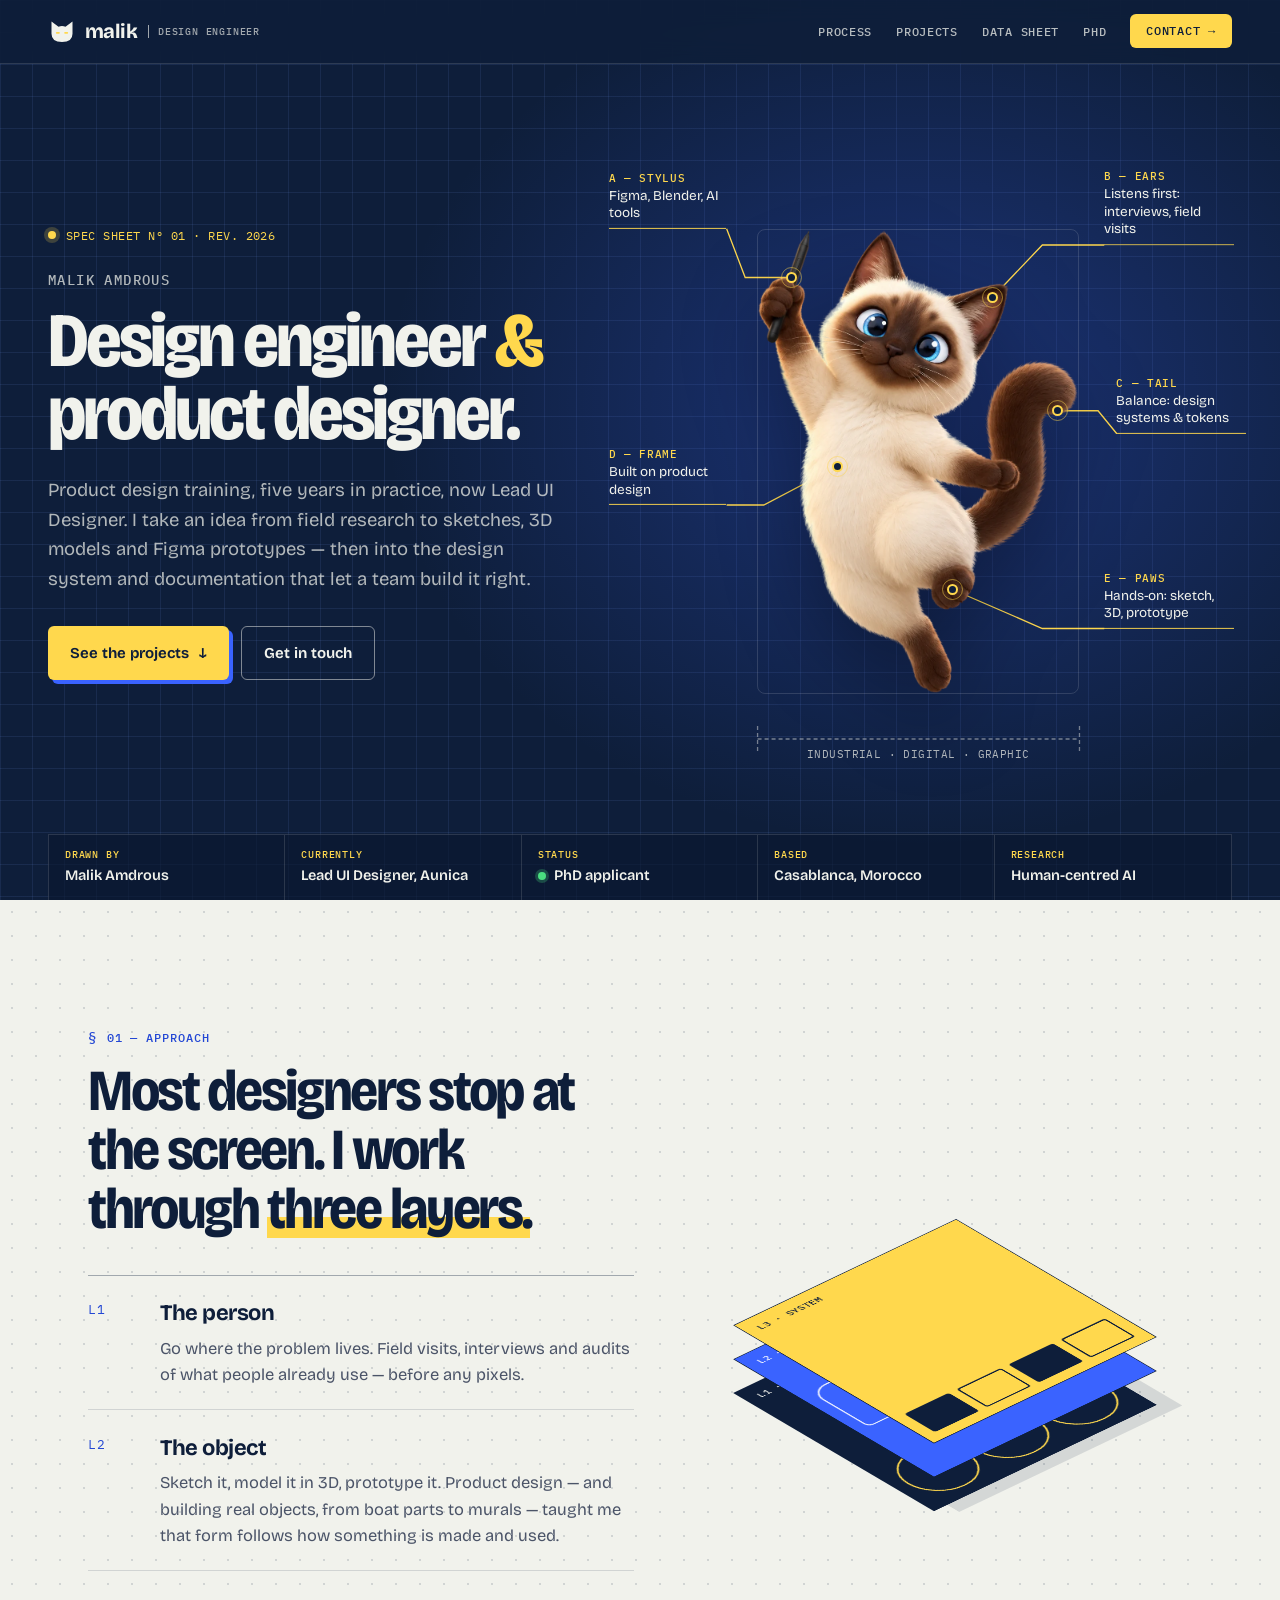
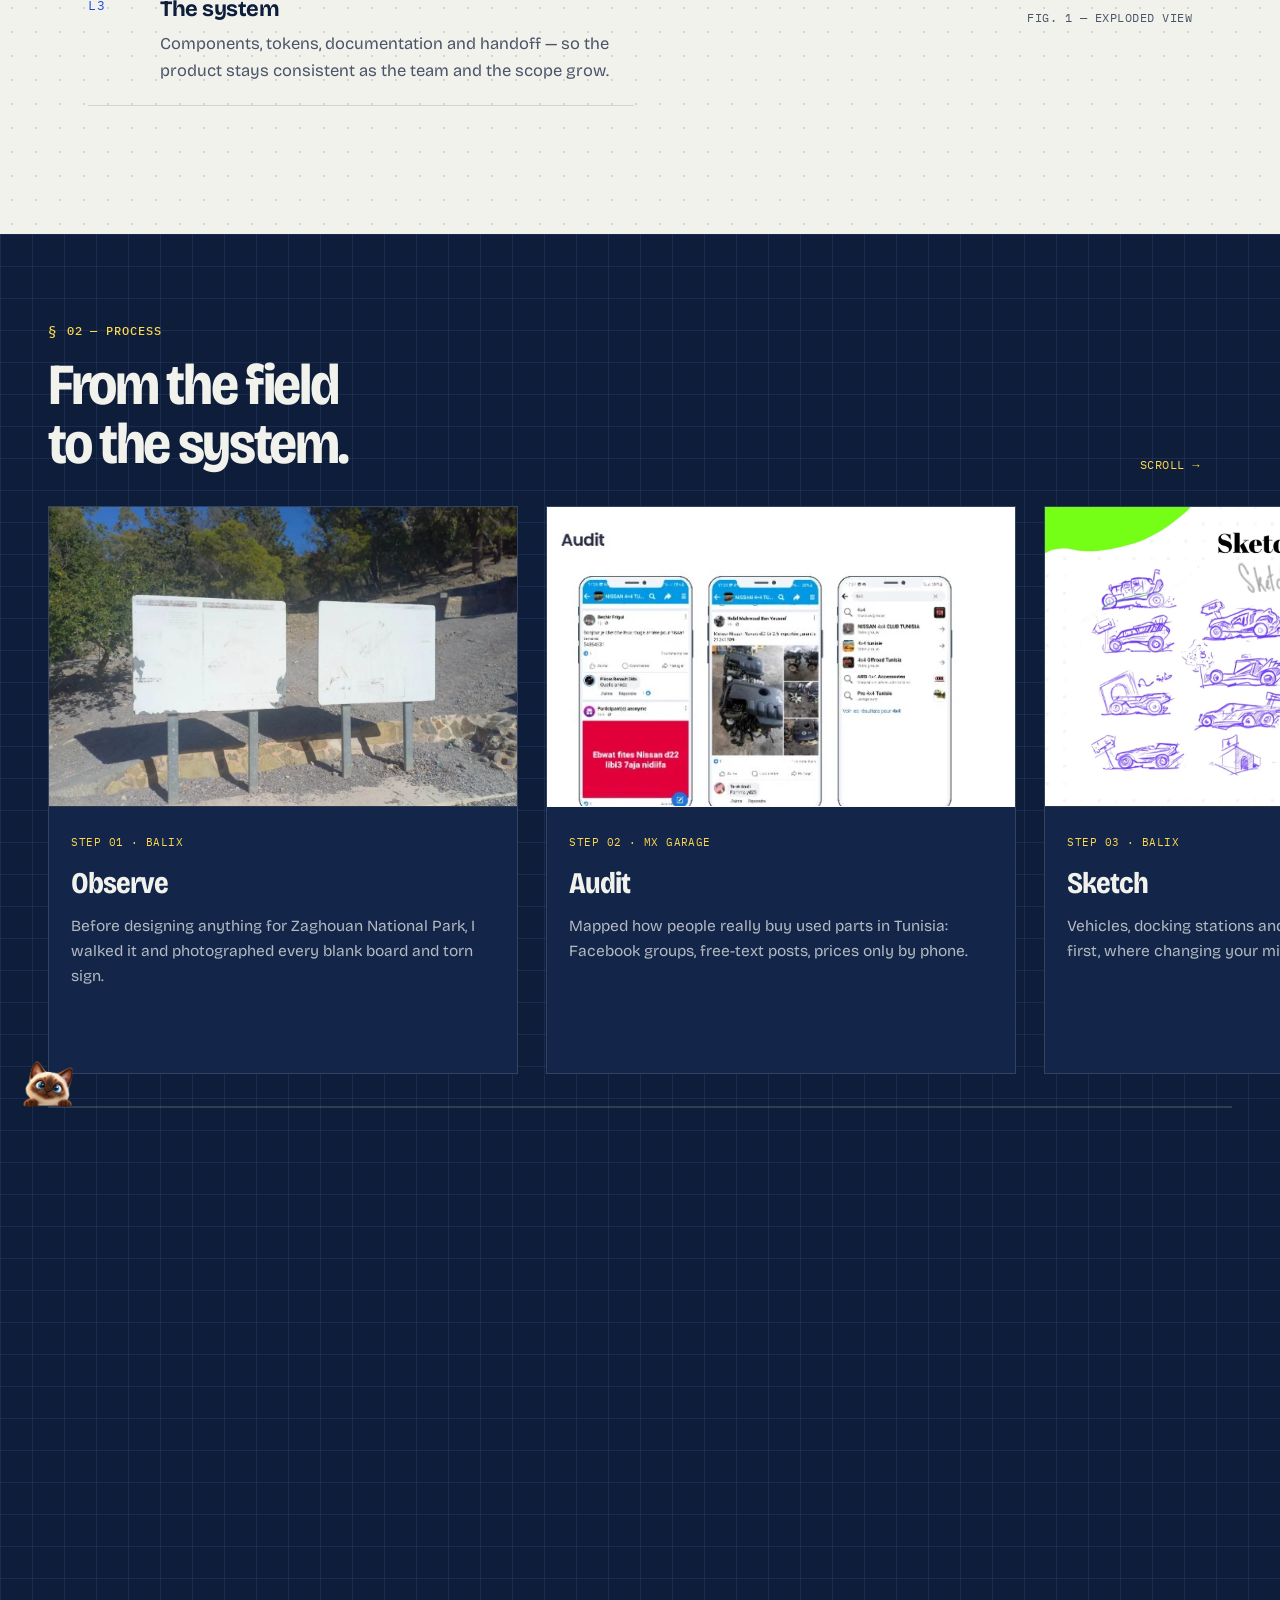
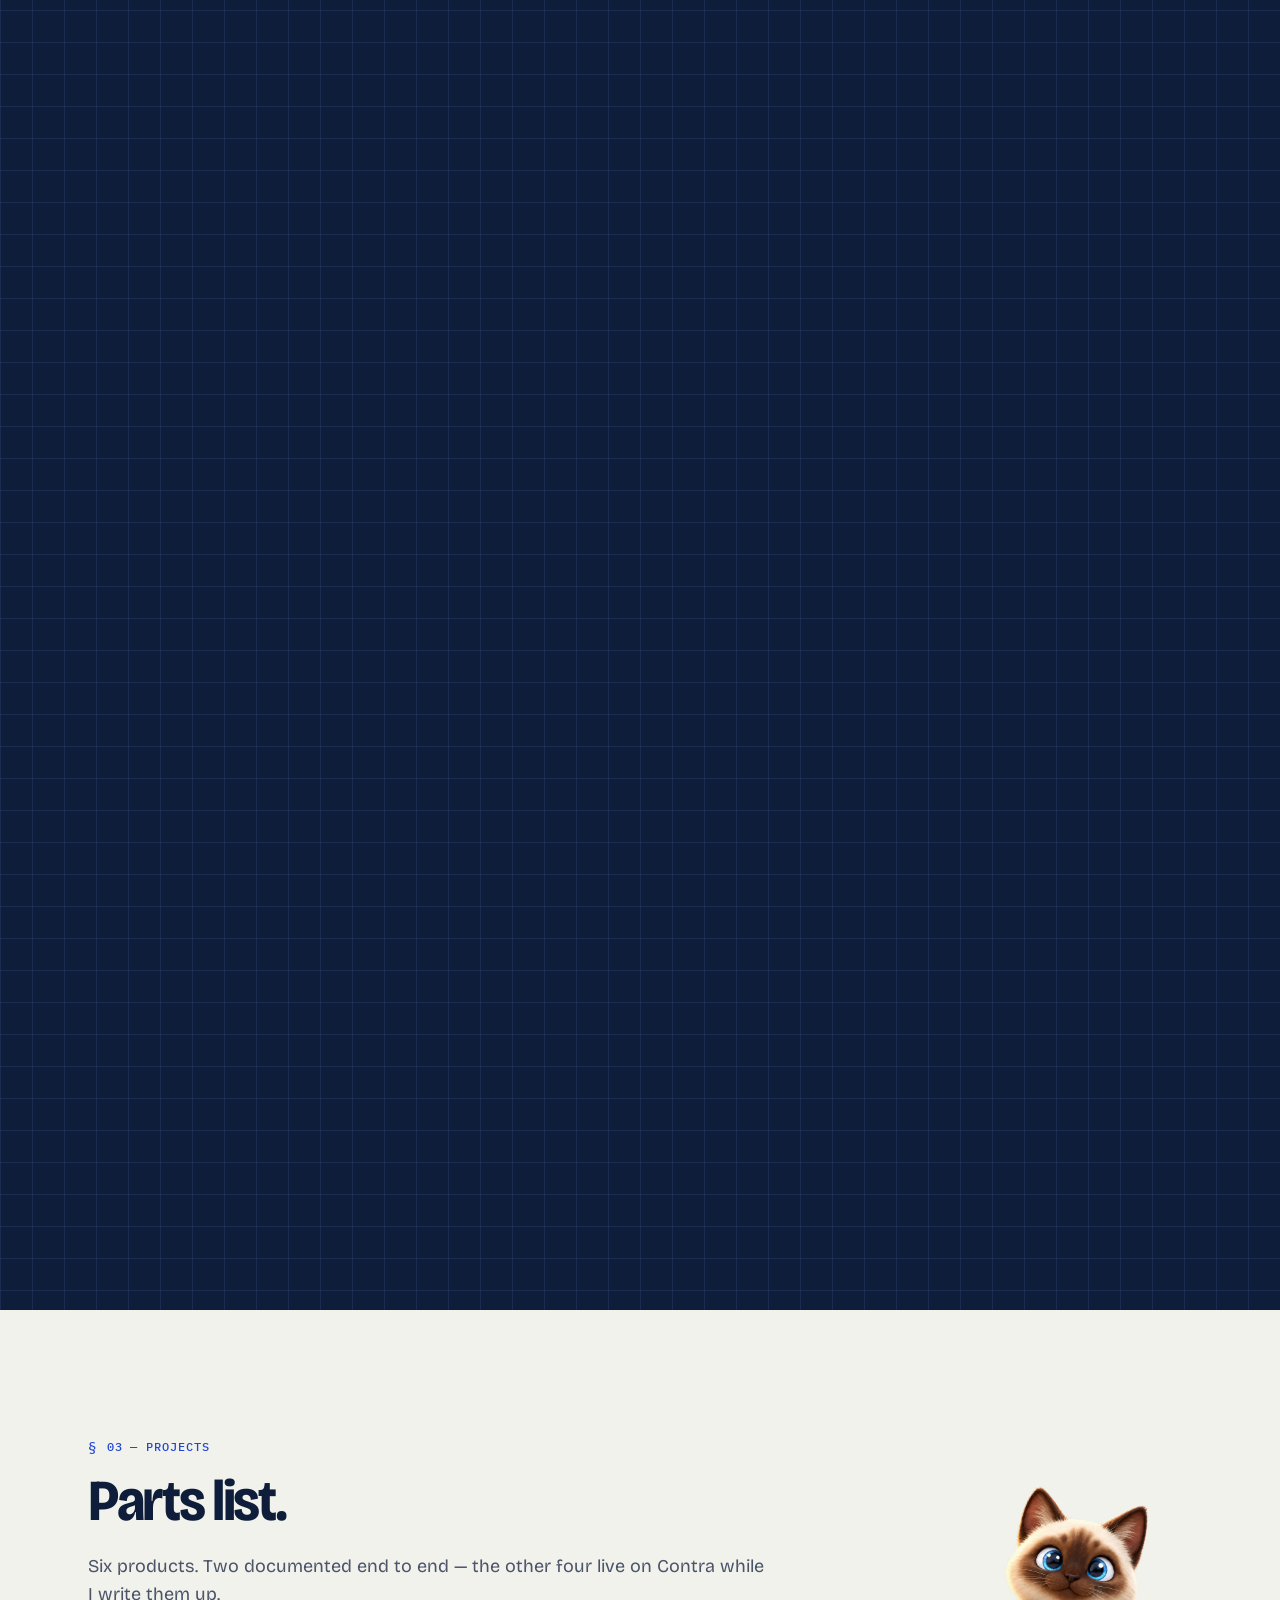
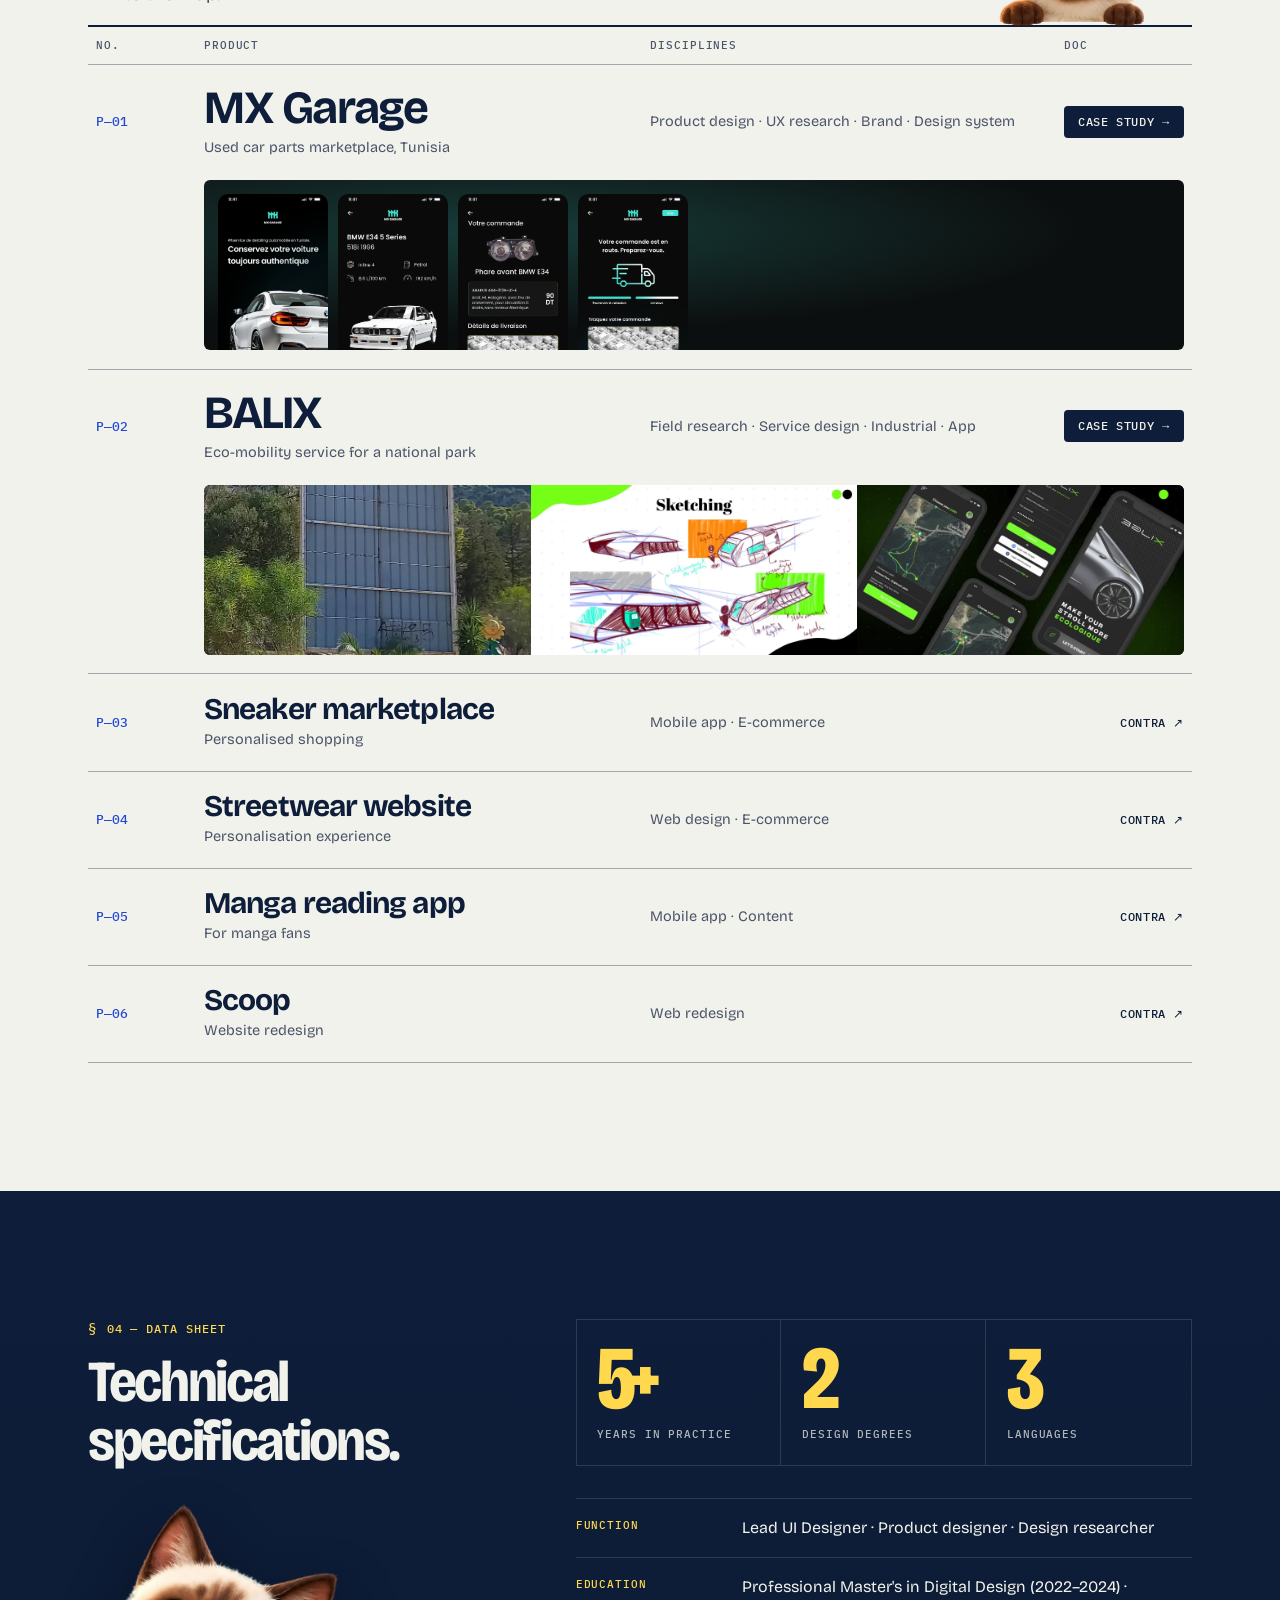
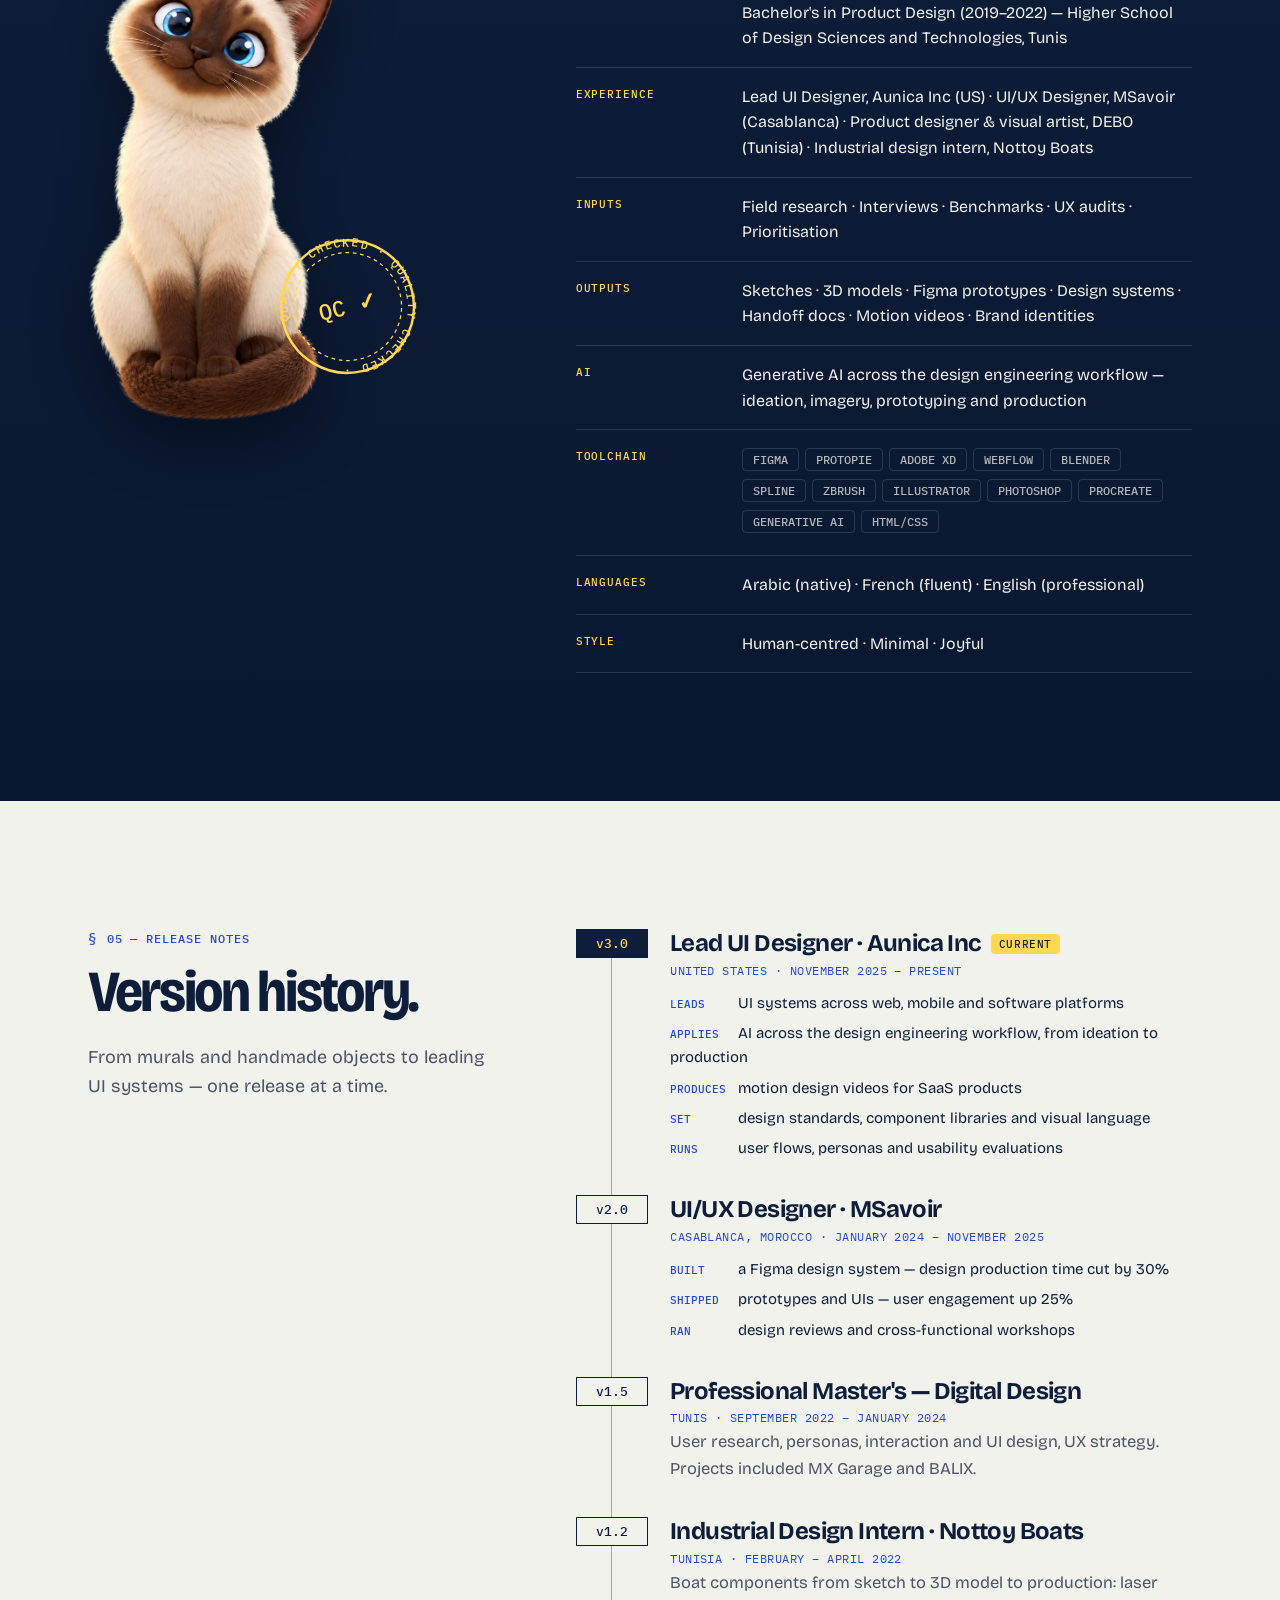
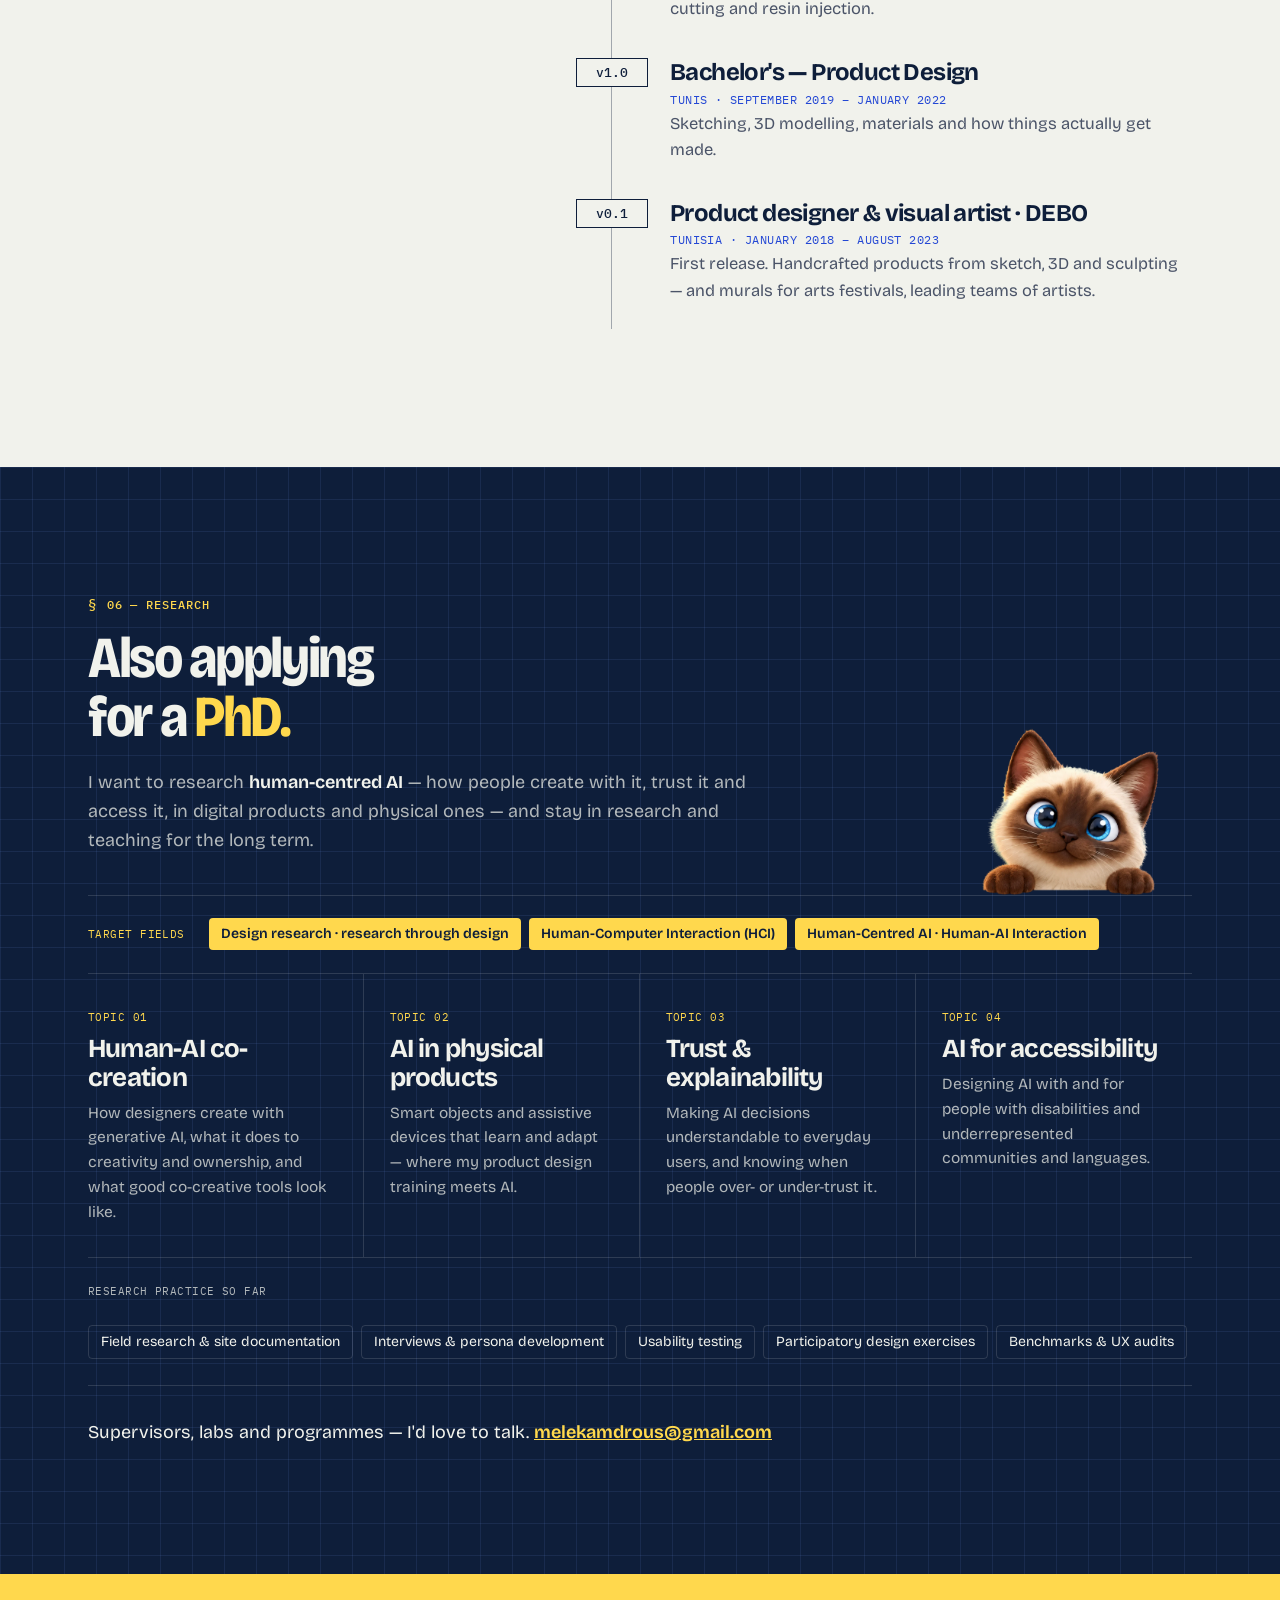
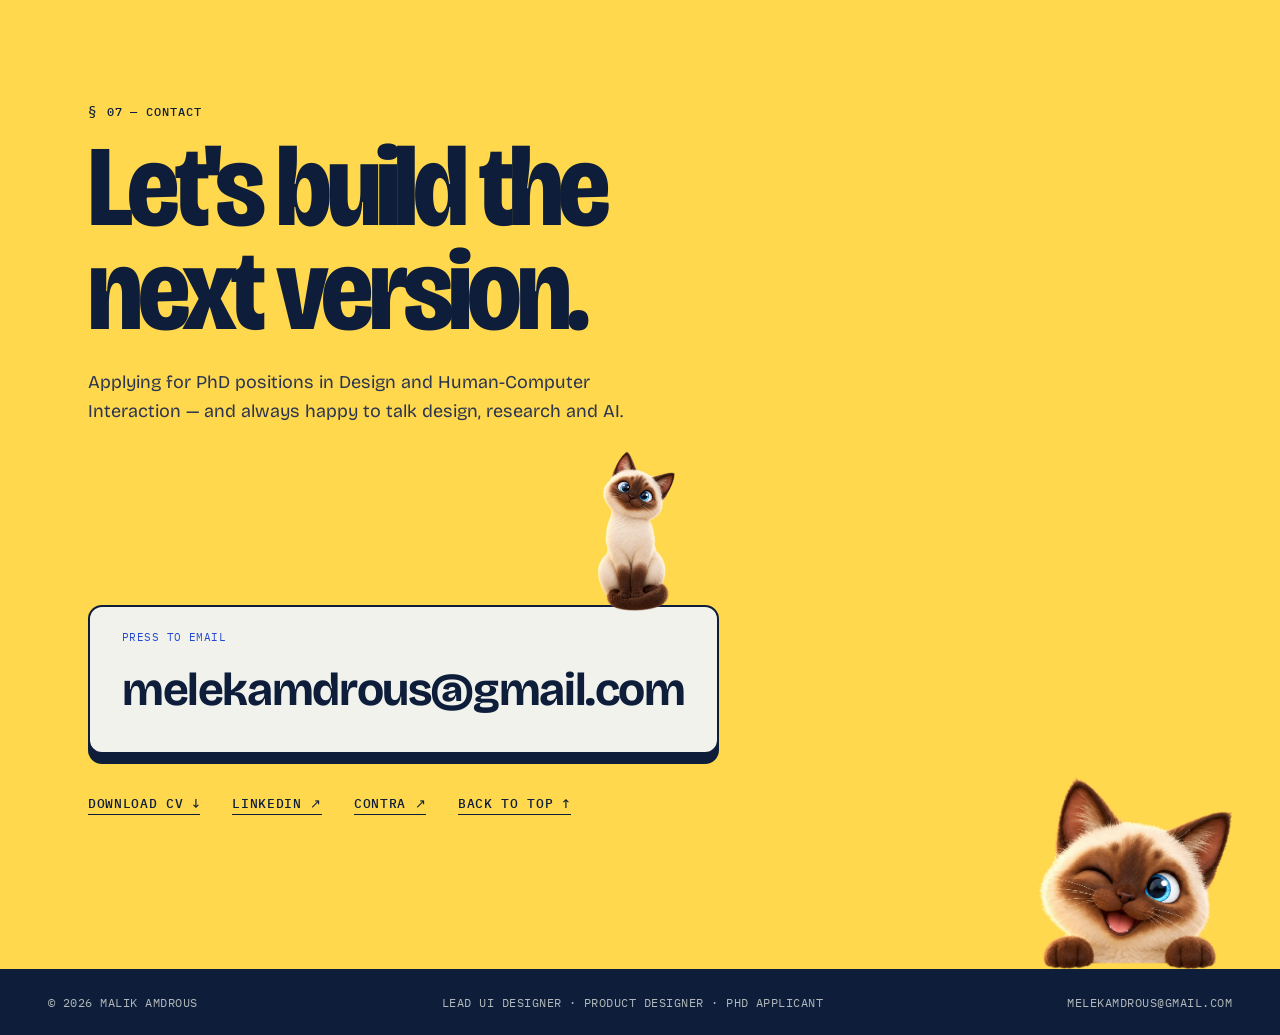
==== index.html @ 7aa3f265 "Portfolio site: spec-sheet design, MX Garage and BALIX case studies, CV Co-Authored-By: Claude Opus " ====
<!DOCTYPE html>
<html lang="en-GB">
<head>
<meta charset="UTF-8">
<meta name="viewport" content="width=device-width, initial-scale=1.0">
<title>Malik Amdrous — Design Engineer &amp; Product Designer</title>
<meta name="description" content="Malik Amdrous is a Lead UI Designer and product designer with a design-engineering approach: field research, sketching, 3D, Figma prototypes, design systems, motion and AI-assisted workflows. Applying for PhD positions in Design and HCI.">
<meta property="og:title" content="Malik Amdrous — Design Engineer &amp; Product Designer">
<meta property="og:description" content="From field research to sketches, 3D, prototypes and the design system that ships it.">
<meta property="og:image" content="images/og.jpg">
<link rel="icon" href="favicon.svg" type="image/svg+xml">
<link rel="preload" href="fonts/bricolage.woff2" as="font" type="font/woff2" crossorigin>
<link rel="preload" href="fonts/plex-mono-500.woff2" as="font" type="font/woff2" crossorigin>
<link rel="stylesheet" href="styles.css">
<link rel="stylesheet" href="home.css">
<script>
  document.documentElement.classList.add('js');
  if (window.matchMedia('(prefers-reduced-motion: reduce)').matches) document.documentElement.classList.add('rm');
</script>
</head>
<body class="home">
<a class="skip" href="#approach">Skip to content</a>

<nav class="nav dark hnav" aria-label="Main">
  <a href="#top" class="logo"><svg viewBox="0 0 64 64" aria-hidden="true"><path class="lc-head" d="M8 10 L24 22 Q32 19.5 40 22 L56 10 L56 38 Q56 57 32 57 Q8 57 8 38 Z"/><rect class="lc-eye" x="18" y="34" width="9" height="4" rx="2"/><rect class="lc-eye" x="37" y="34" width="9" height="4" rx="2"/></svg>malik<small>Design engineer</small></a>
  <div class="nav-links">
    <a href="#process">Process</a>
    <a href="#projects">Projects</a>
    <a href="#data">Data sheet</a>
    <a href="#research">PhD</a>
    <a href="#contact" class="btn-pill">Contact →</a>
  </div>
</nav>

<main>

<!-- ================= HERO / SPEC SHEET ================= -->
<header class="hero blueprint on-dark" id="top" data-nav="dark">
  <div class="hero-inner">
    <div class="hero-copy">
      <p class="mono hero-ref"><span class="dot"></span>Spec sheet Nº 01 · Rev. 2026</p>
      <h1>
        <span class="h1-name">Malik Amdrous</span>
        Design engineer <em>&amp;</em> product designer.
      </h1>
      <p class="hero-sub">Product design training, five years in practice, now Lead UI Designer. I take an idea from field research to sketches, 3D models and Figma prototypes — then into the design system and documentation that let a team build it right.</p>
      <div class="hero-actions">
        <a href="#projects" class="btn btn-butter">See the projects <span aria-hidden="true">↓</span></a>
        <a href="#contact" class="btn btn-line">Get in touch</a>
      </div>
    </div>

    <figure class="drawing" aria-label="Annotated drawing of Malik's mascot, a Siamese cat, labelled with his skills">
      <svg class="leaders" viewBox="0 0 100 100" preserveAspectRatio="none" aria-hidden="true">
        <g class="dims">
          <line x1="24" y1="94" x2="76" y2="94"/><line x1="24" y1="92" x2="24" y2="96"/><line x1="76" y1="92" x2="76" y2="96"/>
        </g>
        <polyline class="ld" points="29.5,23 22,23 19,15.5"/>
        <polyline class="ld" points="62,26 70,18 80,18"/>
        <polyline class="ld" points="72.5,43.5 79,43.5 82,47"/>
        <polyline class="ld" points="37,52 25,58 19,58"/>
        <polyline class="ld" points="55.5,71 70,77 80,77"/>
      </svg>
      <span class="pin" style="left:29.5%;top:23%"></span>
      <span class="pin" style="left:62%;top:26%"></span>
      <span class="pin" style="left:72.5%;top:43.5%"></span>
      <span class="pin" style="left:37%;top:52%"></span>
      <span class="pin" style="left:55.5%;top:71%"></span>
      <img class="hero-cat" src="images/cat/cat-jump.webp" alt="" width="799" height="1157" fetchpriority="high">
      <ul class="callouts">
        <li class="co l" style="--x:0%;--y:15.5%"><b>A — Stylus</b><span>Figma, Blender, AI tools</span></li>
        <li class="co r" style="--x:80%;--y:18%"><b>B — Ears</b><span>Listens first: interviews, field visits</span></li>
        <li class="co r" style="--x:82%;--y:47%"><b>C — Tail</b><span>Balance: design systems &amp; tokens</span></li>
        <li class="co l" style="--x:0%;--y:58%"><b>D — Frame</b><span>Built on product design</span></li>
        <li class="co r" style="--x:80%;--y:77%"><b>E — Paws</b><span>Hands-on: sketch, 3D, prototype</span></li>
      </ul>
      <span class="dim-h mono" aria-hidden="true">Industrial · Digital · Graphic</span>
    </figure>
  </div>

  <dl class="titleblock">
    <div><dt>Drawn by</dt><dd>Malik Amdrous</dd></div>
    <div><dt>Currently</dt><dd>Lead UI Designer, Aunica</dd></div>
    <div><dt>Status</dt><dd><span class="live"></span>PhD applicant</dd></div>
    <div><dt>Based</dt><dd>Casablanca, Morocco</dd></div>
    <div><dt>Research</dt><dd>Human-centred AI</dd></div>
  </dl>
</header>

<!-- ================= APPROACH / EXPLODED VIEW ================= -->
<section class="approach" id="approach" data-nav="light">
  <div class="wrap approach-grid">
    <div class="approach-copy">
      <p class="eyebrow">01 — Approach</p>
      <h2 class="h2 reveal">Most designers stop at the screen. I work through <span class="hl">three layers.</span></h2>
      <ol class="layers-list">
        <li class="reveal"><span class="mono">L1</span><div><h3>The person</h3><p>Go where the problem lives. Field visits, interviews and audits of what people already use — before any pixels.</p></div></li>
        <li class="reveal"><span class="mono">L2</span><div><h3>The object</h3><p>Sketch it, model it in 3D, prototype it. Product design — and building real objects, from boat parts to murals — taught me that form follows how something is made and used.</p></div></li>
        <li class="reveal"><span class="mono">L3</span><div><h3>The system</h3><p>Components, tokens, documentation and handoff — so the product stays consistent as the team and the scope grow.</p></div></li>
      </ol>
    </div>
    <div class="explode" aria-hidden="true">
      <div class="iso">
        <div class="plate p1"><span>L1 · Person</span><i></i><i></i><i></i></div>
        <div class="plate p2"><span>L2 · Object</span><i></i><i></i></div>
        <div class="plate p3"><span>L3 · System</span><i></i><i></i><i></i><i></i></div>
      </div>
      <p class="mono explode-note">Fig. 1 — Exploded view</p>
    </div>
  </div>
</section>

<!-- ================= PROCESS / HORIZONTAL ================= -->
<section class="process blueprint on-dark" id="process" data-nav="dark" aria-label="Process">
  <div class="process-stage">
    <div class="process-head wrap">
      <p class="eyebrow">02 — Process</p>
      <h2 class="h2">From the field<br>to the system.</h2>
      <p class="mono process-hint">Scroll →</p>
    </div>
    <div class="track-wrap">
      <ol class="track">
        <li class="panel">
          <div class="panel-img"><img src="images/balix/field-blank-boards.webp" alt="Two faded, blank information boards in Zaghouan National Park" loading="lazy"></div>
          <div class="panel-txt"><span class="mono">Step 01 · BALIX</span><h3>Observe</h3><p>Before designing anything for Zaghouan National Park, I walked it and photographed every blank board and torn sign.</p></div>
        </li>
        <li class="panel">
          <div class="panel-img contain"><img src="images/mx/research-audit.webp" alt="Grid of Facebook group posts selling used car parts" loading="lazy"></div>
          <div class="panel-txt"><span class="mono">Step 02 · MX Garage</span><h3>Audit</h3><p>Mapped how people really buy used parts in Tunisia: Facebook groups, free-text posts, prices only by phone.</p></div>
        </li>
        <li class="panel">
          <div class="panel-img"><img src="images/balix/sketch-vehicles.webp" alt="Hand sketches of off-road eco-vehicles" loading="lazy"></div>
          <div class="panel-txt"><span class="mono">Step 03 · BALIX</span><h3>Sketch</h3><p>Vehicles, docking stations and terrain — explored by hand first, where changing your mind is cheap.</p></div>
        </li>
        <li class="panel">
          <div class="panel-img"><img src="images/balix/ideation.webp" alt="3D model of the park in three stages: today, six months, five years" loading="lazy"></div>
          <div class="panel-txt"><span class="mono">Step 04 · BALIX</span><h3>Model</h3><p>Built the park in Blender in three phases — today, six months, five years — to make the rollout realistic.</p></div>
        </li>
        <li class="panel">
          <div class="panel-img phones3"><img src="images/mx/home-light.webp" alt="MX Garage home screen" loading="lazy"><img src="images/mx/parts-rear-light.webp" alt="MX Garage parts screen" loading="lazy"><img src="images/mx/processing-dark.webp" alt="MX Garage order tracking screen" loading="lazy"></div>
          <div class="panel-txt"><span class="mono">Step 05 · MX Garage</span><h3>Specify</h3><p>Two complete themes and 20+ screens, with components built alongside — tested with users, then documented.</p></div>
        </li>
        <li class="panel panel-end">
          <img class="end-cat" src="images/cat/cat-peek-focused.webp" alt="" loading="lazy">
          <div class="panel-txt"><span class="mono">Step 06 · In-house</span><h3>Ship &amp; document</h3><p>In product teams: a Figma design system that cut design production time by 30%, component libraries, prototypes and reviews with product and engineering.</p></div>
        </li>
      </ol>
    </div>
    <div class="process-bar" aria-hidden="true"><div class="bar-fill"></div><img class="bar-cat" src="images/cat/cat-peek-curious.webp" alt=""></div>
  </div>
</section>

<!-- ================= PROJECTS INDEX ================= -->
<section class="projects" id="projects" data-nav="light">
  <div class="wrap">
    <div class="projects-head">
      <div>
        <p class="eyebrow">03 — Projects</p>
        <h2 class="h2">Parts list.</h2>
        <p class="lead">Six products. Two documented end to end — the other four live on Contra while I write them up.</p>
      </div>
      <img class="peek-over" src="images/cat/cat-peek-curious.webp" alt="" loading="lazy">
    </div>

    <div class="index" role="list">
      <div class="index-row index-labels" aria-hidden="true"><span>No.</span><span>Product</span><span>Disciplines</span><span>Doc</span></div>

      <a href="mx-garage.html" class="index-row feat" role="listitem" >
        <span class="no">P—01</span>
        <span class="name"><strong>MX Garage</strong><em>Used car parts marketplace, Tunisia</em></span>
        <span class="disc">Product design · UX research · Brand · Design system</span>
        <span class="doc">Case study →</span>
        <span class="strip mx"><img src="images/mx/home-dark.webp" alt="" loading="lazy"><img src="images/mx/parts-front-dark.webp" alt="" loading="lazy"><img src="images/mx/order-dark.webp" alt="" loading="lazy"><img src="images/mx/delivery-dark.webp" alt="" loading="lazy"></span>
      </a>
      <a href="balix.html" class="index-row feat" role="listitem" >
        <span class="no">P—02</span>
        <span class="name"><strong>BALIX</strong><em>Eco-mobility service for a national park</em></span>
        <span class="disc">Field research · Service design · Industrial · App</span>
        <span class="doc">Case study →</span>
        <span class="strip bx"><img src="images/balix/field-billboard.webp" alt="" loading="lazy"><img src="images/balix/sketch-capsules.webp" alt="" loading="lazy"><img src="images/balix/app.webp" alt="" loading="lazy"></span>
      </a>
      <a href="https://contra.com/p/gNePWgsA-mobile-app-marketplace-personalized-sneaker-marketplace" target="_blank" rel="noopener" class="index-row" role="listitem">
        <span class="no">P—03</span><span class="name"><strong>Sneaker marketplace</strong><em>Personalised shopping</em></span><span class="disc">Mobile app · E-commerce</span><span class="doc">Contra ↗</span>
      </a>
      <a href="https://contra.com/p/lmoENRUB-web-design-personalize-your-streetwear-experience" target="_blank" rel="noopener" class="index-row" role="listitem">
        <span class="no">P—04</span><span class="name"><strong>Streetwear website</strong><em>Personalisation experience</em></span><span class="disc">Web design · E-commerce</span><span class="doc">Contra ↗</span>
      </a>
      <a href="https://contra.com/p/W6UXQqXv-mobile-app-solution-for-the-manga-lovers" target="_blank" rel="noopener" class="index-row" role="listitem">
        <span class="no">P—05</span><span class="name"><strong>Manga reading app</strong><em>For manga fans</em></span><span class="disc">Mobile app · Content</span><span class="doc">Contra ↗</span>
      </a>
      <a href="https://contra.com/p/o2qmQrUU-scoop-site-re-design" target="_blank" rel="noopener" class="index-row" role="listitem">
        <span class="no">P—06</span><span class="name"><strong>Scoop</strong><em>Website redesign</em></span><span class="disc">Web redesign</span><span class="doc">Contra ↗</span>
      </a>
    </div>
  </div>
</section>

<!-- ================= DATA SHEET ================= -->
<section class="data on-dark" id="data" data-nav="dark">
  <div class="wrap data-grid">
    <div class="data-side">
      <p class="eyebrow">04 — Data sheet</p>
      <h2 class="h2">Technical<br>specifications.</h2>
      <div class="qc reveal">
        <img src="images/cat/cat-sit.webp" alt="" loading="lazy">
        <svg class="stamp" viewBox="0 0 120 120" aria-hidden="true"><circle cx="60" cy="60" r="54"/><circle cx="60" cy="60" r="44"/><defs><path id="st" d="M60,60 m-49,0 a49,49 0 1,1 98,0 a49,49 0 1,1 -98,0"/></defs><text><textPath href="#st">QUALITY CHECKED · QUALITY CHECKED ·</textPath></text><text x="60" y="66" text-anchor="middle" class="ok">QC ✓</text></svg>
      </div>
    </div>
    <div>
      <div class="counters">
        <div><b data-count="5" data-suffix="+">5+</b><span>Years in practice</span></div>
        <div><b data-count="2">2</b><span>Design degrees</span></div>
        <div><b data-count="3">3</b><span>Languages</span></div>
      </div>
      <dl class="specs">
        <div><dt>Function</dt><dd>Lead UI Designer · Product designer · Design researcher</dd></div>
        <div><dt>Education</dt><dd>Professional Master's in Digital Design (2022–2024) · Bachelor's in Product Design (2019–2022) — Higher School of Design Sciences and Technologies, Tunis</dd></div>
        <div><dt>Experience</dt><dd>Lead UI Designer, Aunica Inc (US) · UI/UX Designer, MSavoir (Casablanca) · Product designer &amp; visual artist, DEBO (Tunisia) · Industrial design intern, Nottoy Boats</dd></div>
        <div><dt>Inputs</dt><dd>Field research · Interviews · Benchmarks · UX audits · Prioritisation</dd></div>
        <div><dt>Outputs</dt><dd>Sketches · 3D models · Figma prototypes · Design systems · Handoff docs · Motion videos · Brand identities</dd></div>
        <div><dt>AI</dt><dd>Generative AI across the design engineering workflow — ideation, imagery, prototyping and production</dd></div>
        <div><dt>Toolchain</dt><dd><span class="tag">Figma</span><span class="tag">Protopie</span><span class="tag">Adobe XD</span><span class="tag">Webflow</span><span class="tag">Blender</span><span class="tag">Spline</span><span class="tag">ZBrush</span><span class="tag">Illustrator</span><span class="tag">Photoshop</span><span class="tag">Procreate</span><span class="tag">Generative AI</span><span class="tag">HTML/CSS</span></dd></div>
        <div><dt>Languages</dt><dd>Arabic (native) · French (fluent) · English (professional)</dd></div>
        <div><dt>Style</dt><dd>Human-centred · Minimal · Joyful</dd></div>
      </dl>
    </div>
  </div>
</section>

<!-- ================= RELEASE NOTES ================= -->
<section class="log" id="log" data-nav="light">
  <div class="wrap log-grid">
    <div class="log-head">
      <p class="eyebrow">05 — Release notes</p>
      <h2 class="h2">Version history.</h2>
      <p class="lead">From murals and handmade objects to leading UI systems — one release at a time.</p>
    </div>
    <ol class="changelog">
      <li class="reveal"><span class="ver">v3.0</span><div><h3>Lead UI Designer · Aunica Inc <span class="badge">Current</span></h3><p class="when">United States · November 2025 – present</p><ul><li><b>Leads</b> UI systems across web, mobile and software platforms</li><li><b>Applies</b> AI across the design engineering workflow, from ideation to production</li><li><b>Produces</b> motion design videos for SaaS products</li><li><b>Set</b> design standards, component libraries and visual language</li><li><b>Runs</b> user flows, personas and usability evaluations</li></ul></div></li>
      <li class="reveal"><span class="ver">v2.0</span><div><h3>UI/UX Designer · MSavoir</h3><p class="when">Casablanca, Morocco · January 2024 – November 2025</p><ul><li><b>Built</b> a Figma design system — design production time cut by 30%</li><li><b>Shipped</b> prototypes and UIs — user engagement up 25%</li><li><b>Ran</b> design reviews and cross-functional workshops</li></ul></div></li>
      <li class="reveal"><span class="ver">v1.5</span><div><h3>Professional Master's — Digital Design</h3><p class="when">Tunis · September 2022 – January 2024</p><p>User research, personas, interaction and UI design, UX strategy. Projects included MX Garage and BALIX.</p></div></li>
      <li class="reveal"><span class="ver">v1.2</span><div><h3>Industrial Design Intern · Nottoy Boats</h3><p class="when">Tunisia · February – April 2022</p><p>Boat components from sketch to 3D model to production: laser cutting and resin injection.</p></div></li>
      <li class="reveal"><span class="ver">v1.0</span><div><h3>Bachelor's — Product Design</h3><p class="when">Tunis · September 2019 – January 2022</p><p>Sketching, 3D modelling, materials and how things actually get made.</p></div></li>
      <li class="reveal"><span class="ver">v0.1</span><div><h3>Product designer &amp; visual artist · DEBO</h3><p class="when">Tunisia · January 2018 – August 2023</p><p>First release. Handcrafted products from sketch, 3D and sculpting — and murals for arts festivals, leading teams of artists.</p></div></li>
    </ol>
  </div>
</section>

<!-- ================= RESEARCH / PHD ================= -->
<section class="research blueprint on-dark" id="research" data-nav="dark">
  <div class="wrap">
    <div class="research-top">
      <div>
        <p class="eyebrow">06 — Research</p>
        <h2 class="h2">Also applying<br>for a <span class="phd">PhD.</span></h2>
        <p class="lead">I want to research <strong>human-centred AI</strong> — how people create with it, trust it and access it, in digital products and physical ones — and stay in research and teaching for the long term.</p>
      </div>
      <img class="research-cat" src="images/cat/cat-peek-curious.webp" alt="" loading="lazy">
    </div>
    <div class="fields reveal">
      <p class="mono">Target fields</p>
      <ul><li>Design research · research through design</li><li>Human-Computer Interaction (HCI)</li><li>Human-Centred AI · Human-AI Interaction</li></ul>
    </div>
    <div class="rq four">
      <div class="reveal"><span class="mono">Topic 01</span><h3>Human-AI co-creation</h3><p>How designers create with generative AI, what it does to creativity and ownership, and what good co-creative tools look like.</p></div>
      <div class="reveal"><span class="mono">Topic 02</span><h3>AI in physical products</h3><p>Smart objects and assistive devices that learn and adapt — where my product design training meets AI.</p></div>
      <div class="reveal"><span class="mono">Topic 03</span><h3>Trust &amp; explainability</h3><p>Making AI decisions understandable to everyday users, and knowing when people over- or under-trust it.</p></div>
      <div class="reveal"><span class="mono">Topic 04</span><h3>AI for accessibility</h3><p>Designing AI with and for people with disabilities and underrepresented communities and languages.</p></div>
    </div>
    <div class="methods reveal">
      <p class="mono">Research practice so far</p>
      <ul><li>Field research &amp; site documentation</li><li>Interviews &amp; persona development</li><li>Usability testing</li><li>Participatory design exercises</li><li>Benchmarks &amp; UX audits</li></ul>
    </div>
    <p class="research-cta">Supervisors, labs and programmes — I'd love to talk. <a href="mailto:melekamdrous@gmail.com?subject=PhD">melekamdrous@gmail.com</a></p>
  </div>
</section>

<!-- ================= CONTACT ================= -->
<section class="contact" id="contact" data-nav="butter">
  <div class="wrap contact-inner">
    <p class="eyebrow">07 — Contact</p>
    <h2 class="contact-title">Let's build the<br>next version.</h2>
    <p class="contact-sub">Applying for PhD positions in Design and Human-Computer Interaction — and always happy to talk design, research and AI.</p>
    <div class="key-wrap">
      <img class="key-cat" src="images/cat/cat-sit.webp" alt="" loading="lazy">
      <a class="keycap" href="mailto:melekamdrous@gmail.com"><span class="mono">Press to email</span><b>melekamdrous@gmail.com</b></a>
    </div>
    <div class="contact-links">
      <a href="cv.pdf" target="_blank" rel="noopener">Download CV ↓</a>
      <a href="https://www.linkedin.com/in/mohamed-melek-amdrous/" target="_blank" rel="noopener">LinkedIn ↗</a>
      <a href="https://contra.com/malikamdrous" target="_blank" rel="noopener">Contra ↗</a>
      <a href="#top">Back to top ↑</a>
    </div>
  </div>
  <img class="wink" src="images/cat/cat-peek-ready.webp" alt="" loading="lazy">
</section>

</main>

<footer>
  <p>© 2026 Malik Amdrous</p>
  <p>Lead UI Designer · Product designer · PhD applicant</p>
  <a href="mailto:melekamdrous@gmail.com">melekamdrous@gmail.com</a>
</footer>

<script src="home.js" defer></script>
</body>
</html>
---- styles.css ----
/* =====================================================
   Malik Amdrous — "Spec sheet" design system
   ===================================================== */
@font-face { font-family: 'Bricolage'; src: url('fonts/bricolage.woff2') format('woff2'); font-weight: 200 800; font-stretch: 75% 100%; font-display: swap; }
@font-face { font-family: 'Plex Mono'; src: url('fonts/plex-mono-400.woff2') format('woff2'); font-weight: 400; font-display: swap; }
@font-face { font-family: 'Plex Mono'; src: url('fonts/plex-mono-500.woff2') format('woff2'); font-weight: 500 700; font-display: swap; }

*, *::before, *::after { box-sizing: border-box; margin: 0; padding: 0; }

:root {
  /* palette */
  --paper: #F1F2EC;
  --paper-2: #E6E8E0;
  --white: #FBFBF8;
  --navy: #0E1E3A;
  --navy-2: #13264A;
  --navy-3: #1B3260;
  --cobalt: #3A63FF;           /* fills, on navy */
  --cobalt-text: #2347D4;      /* text on paper (6:1) */
  --butter: #FFD84D;
  --ink: #0E1E3A;
  --muted: #4B5468;            /* 7:1 on paper */
  --paper-dim: rgba(241,242,236,.72);
  --line: rgba(14,30,58,.14);
  --line-strong: rgba(14,30,58,.35);
  --line-light: rgba(241,242,236,.14);
  --grid: rgba(120,160,255,.10);

  /* roles (case studies may override) */
  --accent: var(--cobalt-text);
  --accent-on-dark: var(--butter);
  --accent-soft: rgba(58,99,255,.10);

  --font-display: 'Bricolage', 'Arial Narrow', system-ui, sans-serif;
  --font-body: 'Bricolage', system-ui, sans-serif;
  --font-mono: 'Plex Mono', ui-monospace, 'SFMono-Regular', Menlo, monospace;
  --gutter: clamp(1rem, 4.5vw, 3rem);
  --max: 1200px;
  --ease: cubic-bezier(.22,1,.36,1);
}

html { scroll-behavior: smooth; }
body {
  background: var(--paper); color: var(--ink);
  font-family: var(--font-body); font-size: 16.5px; line-height: 1.6;
  font-variation-settings: 'wdth' 100;
  overflow-x: hidden; -webkit-font-smoothing: antialiased;
}
img { max-width: 100%; display: block; }
a { color: inherit; }
::selection { background: var(--butter); color: var(--navy); }
:focus-visible { outline: 2px solid var(--cobalt); outline-offset: 3px; border-radius: 3px; }
.on-dark :focus-visible, .nav.dark :focus-visible { outline-color: var(--butter); }

.wrap { max-width: var(--max); margin: 0 auto; padding: 0 var(--gutter); }
.skip { position: absolute; left: -999px; top: 0; background: var(--navy); color: var(--paper); padding: 8px 14px; z-index: 300; }
.skip:focus { left: 8px; top: 8px; }
.mono { font-family: var(--font-mono); font-size: 12px; letter-spacing: .04em; text-transform: uppercase; }

/* ---------- logo ---------- */
.logo { display: inline-flex; align-items: center; gap: 9px; text-decoration: none; color: inherit; font-family: var(--font-display); font-weight: 750; font-size: 20px; letter-spacing: -0.03em; }
.logo svg { width: 28px; height: 28px; flex: none; }
.logo .lc-head { fill: currentColor; }
.logo .lc-eye { fill: var(--cobalt); }
.logo small { font: 500 10px var(--font-mono); letter-spacing: .08em; text-transform: uppercase; opacity: .65; padding-left: 9px; border-left: 1px solid currentColor; margin-left: 2px; }

/* ---------- nav (case pages) ---------- */
.nav {
  position: fixed; inset: 0 0 auto 0; z-index: 100;
  display: flex; justify-content: space-between; align-items: center;
  padding: .9rem var(--gutter);
  background: rgba(241,242,236,.9); backdrop-filter: blur(12px);
  border-bottom: 1px solid var(--line);
}
.nav.dark { background: rgba(14,30,58,.88); border-bottom-color: var(--line-light); color: var(--paper); }
.nav.dark .logo .lc-eye { fill: var(--butter); }
.nav-links { display: flex; gap: 1.5rem; align-items: center; }
.nav-links a { font: 500 12px var(--font-mono); letter-spacing: .06em; text-transform: uppercase; text-decoration: none; opacity: .75; }
.nav-links a:hover { opacity: 1; }
.btn-pill { background: var(--navy); color: var(--paper) !important; padding: 9px 16px; border-radius: 6px; opacity: 1 !important; }
.nav.dark .btn-pill { background: var(--butter); color: var(--navy) !important; }

/* ---------- shared type ---------- */
section { padding: clamp(4rem, 9vw, 7rem) 0; }
.eyebrow { font: 500 12px var(--font-mono); letter-spacing: .08em; text-transform: uppercase; color: var(--accent); margin-bottom: 1rem; display: flex; align-items: center; gap: .6rem; }
.eyebrow::before { content: '§'; font-size: 14px; }
.h2 { font-family: var(--font-display); font-size: clamp(32px, 4.6vw, 58px); font-weight: 720; letter-spacing: -0.04em; line-height: 1.02; color: var(--ink); margin-bottom: 1.3rem; font-variation-settings: 'wdth' 88; }
.lead { font-size: 18px; color: var(--muted); max-width: 680px; margin-bottom: 1rem; }
.lead strong { color: var(--ink); font-weight: 650; }
.on-dark { color: var(--paper); }
.on-dark .h2 { color: var(--paper); }
.on-dark .lead { color: var(--paper-dim); }
.on-dark .lead strong { color: var(--paper); }
.on-dark .eyebrow { color: var(--accent-on-dark); }
.bg-white { background: var(--white); }
.bg-black, .bg-navy { background: var(--navy); }
.bg-deep { background: var(--deep, #0A1730); }
.blueprint { background-color: var(--navy); background-image: linear-gradient(var(--grid) 1px, transparent 1px), linear-gradient(90deg, var(--grid) 1px, transparent 1px); background-size: 32px 32px; }

/* drawing-frame corner marks */
.frame-marks { position: relative; }
.frame-marks::before, .frame-marks::after { content: ''; position: absolute; width: 14px; height: 14px; border: 1.5px solid currentColor; opacity: .5; pointer-events: none; }
.frame-marks::before { top: -6px; left: -6px; border-right: 0; border-bottom: 0; }
.frame-marks::after { bottom: -6px; right: -6px; border-left: 0; border-top: 0; }

/* ===================== CASE STUDY ===================== */
.cs-hero { min-height: auto; display: flex; flex-direction: column; justify-content: center; padding: clamp(7rem, 12vh, 9rem) 0 clamp(3.5rem, 7vh, 5rem); position: relative; overflow: hidden; color: var(--paper);
  background-color: var(--navy); background-image: linear-gradient(var(--grid) 1px, transparent 1px), linear-gradient(90deg, var(--grid) 1px, transparent 1px); background-size: 32px 32px; }
.cs-hero .glow { position: absolute; inset: 0; background: radial-gradient(ellipse at 80% 40%, rgba(58,99,255,.28), transparent 55%); }
.cs-hero .grid-bg { display: none; }
.cs-hero .wrap { position: relative; width: 100%; }
.cs-hero-grid { display: grid; grid-template-columns: 1fr 1fr; gap: clamp(2rem, 4vw, 4rem); align-items: center; }
.cs-tags { display: flex; gap: 8px; flex-wrap: wrap; margin-bottom: 1.75rem; }
.cs-tags span { font: 500 11px var(--font-mono); letter-spacing: .06em; text-transform: uppercase; padding: 5px 11px; border-radius: 4px; border: 1px solid var(--line-light); color: var(--paper-dim); }
.cs-tags span:first-child { background: var(--butter); color: var(--navy); border-color: transparent; }
.cs-hero h1 { font-family: var(--font-display); font-size: clamp(64px, 11vw, 150px); font-weight: 780; letter-spacing: -0.045em; line-height: .9; color: var(--paper); margin-bottom: 1.4rem; font-variation-settings: 'wdth' 86; }
.cs-hero h1 .outline { color: transparent; -webkit-text-stroke: 1.5px var(--butter); }
.cs-hero .sub { font-size: 19px; color: var(--paper-dim); max-width: 560px; margin-bottom: 2.5rem; }
.meta { display: grid; grid-template-columns: repeat(4, 1fr); border: 1px solid var(--line-light); max-width: 720px; background: rgba(10,23,48,.55); }
.meta div { padding: .9rem 1.1rem; border-right: 1px solid var(--line-light); }
.meta div:last-child { border-right: 0; }
.meta small { display: block; font: 500 10px var(--font-mono); letter-spacing: .08em; text-transform: uppercase; color: var(--butter); margin-bottom: 5px; }
.meta b { font-size: 15px; font-weight: 600; color: var(--paper); line-height: 1.3; display: block; }
.hero-phones { display: flex; gap: 14px; align-items: center; justify-content: center; width: 100%; max-width: 560px; justify-self: end; }
.hero-phones img { width: 31%; border-radius: 22px; border: 5px solid #0A1222; box-shadow: 0 30px 70px rgba(0,0,0,.5); }
.hero-phones img:nth-child(2) { transform: translateY(-28px) scale(1.06); }
.hero-shot { border-radius: 14px; box-shadow: 0 30px 70px rgba(0,0,0,.45); }

.quote { background: var(--navy); border-left: 3px solid var(--butter); padding: 1.6rem 2rem; margin: 2.25rem 0; max-width: 840px; }
.quote p { font-size: 19px; line-height: 1.6; color: var(--paper); }
.quote strong { color: var(--butter); font-weight: 650; }

.statement { border: 1px solid var(--line-strong); background: var(--white); padding: 1.8rem 2rem; margin: 2rem 0; max-width: 840px; position: relative; }
.statement small { font: 500 11px var(--font-mono); letter-spacing: .08em; text-transform: uppercase; color: var(--accent); display: block; margin-bottom: .6rem; }
.statement p { font-family: var(--font-display); font-size: clamp(20px, 2.3vw, 26px); line-height: 1.32; color: var(--ink); font-weight: 600; letter-spacing: -0.015em; }

.stats { display: grid; grid-template-columns: repeat(3, 1fr); border: 1px solid var(--line-strong); margin: 2.25rem 0; background: var(--white); }
.stat { padding: 1.5rem; border-right: 1px solid var(--line); }
.stat:last-child { border-right: 0; }
.stat b { font-family: var(--font-display); font-size: 54px; font-weight: 750; letter-spacing: -0.05em; color: var(--ink); line-height: 1; display: block; font-variation-settings: 'wdth' 80; }
.stat b span { color: var(--accent); }
.stat p { font-size: 14.5px; color: var(--muted); margin-top: .5rem; }
.source { font: 400 12px var(--font-mono); color: var(--muted); }

figure { margin: 2.25rem 0; }
figure img { border-radius: 8px; border: 1px solid var(--line); width: 100%; }
figcaption { font: 400 12px var(--font-mono); color: var(--muted); margin-top: .75rem; line-height: 1.5; }
figcaption::before { content: 'FIG — '; color: var(--accent); }
.on-dark figcaption { color: var(--paper-dim); }
.on-dark figcaption::before { color: var(--butter); }
.on-dark figure img { border-color: var(--line-light); }
.fig-narrow { max-width: 720px; }
.split { display: grid; grid-template-columns: 1fr 1fr; gap: clamp(1.5rem, 4vw, 3.5rem); align-items: center; }
.split figure { margin: 0; }

.check-list { list-style: none; display: grid; gap: .75rem; margin: 1.5rem 0; max-width: 740px; counter-reset: c; }
.check-list li { padding-left: 2.6rem; position: relative; font-size: 16.5px; color: var(--muted); counter-increment: c; }
.check-list li::before { content: counter(c, decimal-leading-zero); position: absolute; left: 0; top: 2px; font: 500 12px var(--font-mono); color: var(--accent); }
.check-list li strong { color: var(--ink); font-weight: 650; }

.persona-grid { display: grid; grid-template-columns: repeat(2, 1fr); gap: 0; margin-top: 2rem; border: 1px solid var(--line-strong); background: var(--white); }
.persona { padding: 1.5rem; border-bottom: 1px solid var(--line); }
.persona:nth-child(odd) { border-right: 1px solid var(--line); }
.persona:nth-last-child(-n+2) { border-bottom: 0; }
.persona-head { display: flex; gap: 12px; align-items: center; margin-bottom: .8rem; }
.avatar { width: 42px; height: 42px; border-radius: 8px; display: grid; place-items: center; font-size: 19px; flex-shrink: 0; background: var(--paper) !important; border: 1px solid var(--line); }
.persona h4 { font-size: 16px; font-weight: 700; letter-spacing: -0.01em; }
.persona .role { font: 400 11px var(--font-mono); text-transform: uppercase; letter-spacing: .05em; color: var(--muted); }
.persona p { font-size: 14.5px; color: var(--muted); }
.persona .need { margin-top: .8rem; padding-top: .8rem; border-top: 1px dashed var(--line-strong); font-size: 14px; color: var(--ink); }
.persona .need b { font: 500 11px var(--font-mono); text-transform: uppercase; color: var(--accent); }

.bench { display: grid; grid-template-columns: repeat(3, 1fr); margin-top: 2rem; border: 1px solid var(--line-strong); }
.bench-card { padding: 1.5rem; background: var(--white); border-right: 1px solid var(--line); }
.bench-card:last-child { border-right: 0; }
.bench-card.gap { background: var(--navy); }
.bench-card h4 { font-size: 19px; font-weight: 700; margin-bottom: .2rem; }
.bench-card .k { font: 400 11px var(--font-mono); text-transform: uppercase; color: var(--muted); margin-bottom: .9rem; }
.bench-card ul { list-style: none; display: grid; gap: .45rem; }
.bench-card li { font-size: 14.5px; color: var(--muted); padding-left: 1.1rem; position: relative; }
.bench-card li::before { content: '+'; position: absolute; left: 0; color: var(--accent); font-family: var(--font-mono); }
.bench-card.gap h4 { color: var(--paper); }
.bench-card.gap .k, .bench-card.gap li { color: var(--paper-dim); }
.bench-card.gap li::before { color: var(--butter); }

.phones { display: grid; grid-template-columns: repeat(var(--cols, 4), 1fr); gap: clamp(.75rem, 2vw, 1.5rem); margin: 2.5rem 0 1rem; align-items: start; }
.phone { margin: 0; }
.phone .frame { aspect-ratio: 780 / 1688; overflow-y: auto; border-radius: 24px; border: 6px solid #0A1222; background: #000; box-shadow: 0 22px 50px rgba(14,30,58,.28); scrollbar-width: none; }
.phone .frame::-webkit-scrollbar { display: none; }
.phone .frame img { width: 100%; border: 0; border-radius: 0; }
.phone figcaption { text-align: center; margin-top: .8rem; }
.phone figcaption::before { content: none; }
.phone figcaption b { display: block; font: 500 12px var(--font-mono); color: var(--accent); }
.on-dark .phone figcaption b { color: var(--butter); }
.scroll-hint { opacity: .7; }

.compare { display: grid; grid-template-columns: 1fr 1fr; gap: clamp(1rem, 3vw, 2rem); margin-top: 2.5rem; }
.compare-col { padding: clamp(1.25rem, 2.5vw, 2rem); border: 1px solid var(--line-strong); }
.compare-col.dark { background: var(--navy); border-color: var(--navy); }
.compare-col.light { background: var(--white); }
.compare-col h3 { font-size: 19px; font-weight: 700; margin-bottom: .3rem; }
.compare-col.dark h3 { color: var(--paper); }
.compare-col p { font-size: 14.5px; margin-bottom: 1.25rem; }
.compare-col.dark p { color: var(--paper-dim); }
.compare-col.light p { color: var(--muted); }
.compare-col .phones { --cols: 3; margin: 0; gap: .6rem; }
.compare-col .phone .frame { border-width: 4px; border-radius: 16px; }

.acc { margin-top: 2rem; border: 1px solid var(--line-light); max-width: 920px; }
.acc details { border-bottom: 1px solid var(--line-light); }
.acc details:last-child { border-bottom: 0; }
.acc summary { list-style: none; cursor: pointer; padding: 1.25rem 1.6rem; display: flex; justify-content: space-between; gap: 1rem; align-items: center; color: var(--paper); font-size: 17px; font-weight: 600; }
.acc summary::-webkit-details-marker { display: none; }
.acc summary::after { content: '+'; font: 400 22px var(--font-mono); color: var(--butter); transition: transform .3s; }
.acc details[open] summary::after { transform: rotate(45deg); }
.acc summary:hover { background: rgba(241,242,236,.05); }
.acc .ans { padding: 0 1.6rem 1.5rem; font-size: 16px; line-height: 1.75; color: var(--paper-dim); }

.learn-grid { display: grid; grid-template-columns: repeat(2, 1fr); margin-top: 2rem; border: 1px solid var(--line-strong); background: var(--white); }
.learn { padding: 1.5rem; border-bottom: 1px solid var(--line); }
.learn:nth-child(odd) { border-right: 1px solid var(--line); }
.learn:nth-last-child(-n+2) { border-bottom: 0; }
.learn .ic { font-size: 20px; margin-bottom: .5rem; }
.learn h4 { font-size: 17px; font-weight: 700; margin-bottom: .35rem; }
.learn p { font-size: 14.5px; color: var(--muted); }
.tools { display: flex; flex-wrap: wrap; gap: 8px; margin-top: 1.25rem; }
.tools span { padding: 7px 14px; border: 1px solid var(--line-strong); font: 500 12px var(--font-mono); text-transform: uppercase; letter-spacing: .04em; background: var(--white); }

.field-grid { display: grid; grid-template-columns: repeat(3, 1fr); grid-auto-rows: 250px; gap: 10px; margin: 2.5rem 0; }
.field { position: relative; overflow: hidden; margin: 0; background: #ccd; border-radius: 6px; }
.field img { width: 100%; height: 100%; object-fit: cover; border: 0; border-radius: 0; transition: transform .5s; }
.field:hover img { transform: scale(1.04); }
.field figcaption { position: absolute; inset: auto 0 0 0; margin: 0; padding: 2rem .9rem .75rem; background: linear-gradient(transparent, rgba(10,18,34,.85)); color: #fff; }
.field figcaption::before { color: var(--butter); }
.field.wide { grid-column: span 2; }
.field.tall { grid-row: span 2; }
.sketch-grid { display: grid; grid-template-columns: 1fr 1fr; gap: 1rem; margin-top: 2rem; }
.sketch-grid figure { margin: 0; }
.sketch-grid .full { grid-column: span 2; }

/* ----- System map (case studies) ----- */
.sysmap { margin-top: 2.5rem; display: grid; grid-template-columns: repeat(var(--sm-cols, 4), minmax(0, 1fr)); gap: 0; border: 1px solid var(--line-light); background: rgba(10,23,48,.5); }
.sm-col { padding: 1.3rem 1.1rem 1.5rem; border-right: 1px dashed var(--line-light); position: relative; }
.sm-col:last-child { border-right: 0; }
.sm-col > small { display: block; font: 500 10.5px var(--font-mono); letter-spacing: .08em; text-transform: uppercase; color: var(--butter); margin-bottom: 1rem; }
.sm-node { border: 1px solid rgba(241,242,236,.32); background: var(--navy-2); padding: .7rem .8rem; margin-bottom: .7rem; position: relative; }
.sm-node b { display: block; font-size: 15px; font-weight: 650; color: var(--paper); line-height: 1.25; }
.sm-node span { display: block; font-size: 13px; color: var(--paper-dim); margin-top: 2px; line-height: 1.4; }
.sm-node.key { border-color: var(--butter); box-shadow: 4px 4px 0 var(--butter); }
.sm-node.future { border-style: dashed; opacity: .8; }
.sm-col:not(:last-child)::after { content: '→'; position: absolute; right: -11px; top: 50%; transform: translateY(-50%); width: 22px; height: 22px; display: grid; place-items: center; background: var(--navy); color: var(--butter); font: 500 14px var(--font-mono); z-index: 2; }
.sm-legend { display: flex; gap: 1.5rem; flex-wrap: wrap; margin-top: 1rem; font: 400 11.5px var(--font-mono); color: var(--paper-dim); text-transform: uppercase; letter-spacing: .05em; }
.sm-legend i { display: inline-block; width: 14px; height: 10px; border: 1px solid var(--paper-dim); margin-right: 6px; vertical-align: middle; }
.sm-legend i.k { border-color: var(--butter); box-shadow: 2px 2px 0 var(--butter); }
.sm-legend i.f { border-style: dashed; }

/* ----- Next + footer ----- */
.next { display: flex; justify-content: space-between; align-items: center; gap: 2rem; flex-wrap: wrap; padding: clamp(3rem, 7vw, 5rem) var(--gutter); background: var(--butter); color: var(--navy); text-decoration: none; }
.next small { font: 500 11px var(--font-mono); letter-spacing: .08em; text-transform: uppercase; display: block; margin-bottom: 6px; }
.next strong { font-family: var(--font-display); font-size: clamp(30px, 4.6vw, 58px); font-weight: 750; letter-spacing: -0.04em; line-height: 1; font-variation-settings: 'wdth' 85; }
.next .arr { font-family: var(--font-mono); font-size: 48px; transition: transform .25s var(--ease); }
.next:hover .arr { transform: translateX(10px); }

footer { background: var(--navy); padding: 1.6rem var(--gutter); display: flex; justify-content: space-between; align-items: center; gap: 1rem; flex-wrap: wrap; }
footer p, footer a { font: 400 12px var(--font-mono); color: var(--paper-dim); text-decoration: none; text-transform: uppercase; letter-spacing: .04em; }
footer a:hover { color: var(--butter); }

/* ----- motion ----- */
.js .reveal { opacity: 0; transform: translateY(22px); transition: opacity .8s var(--ease), transform .8s var(--ease); }
.js .reveal.in { opacity: 1; transform: none; }
.cursor-ring { display: none; }

@media (prefers-reduced-motion: reduce) {
  *, *::before, *::after { animation: none !important; transition: none !important; scroll-behavior: auto !important; }
  .js .reveal { opacity: 1; transform: none; }
}

@media (max-width: 960px) {
  .cs-hero-grid, .split { grid-template-columns: 1fr; }
  .hero-phones { max-width: 460px; margin: 0 auto; }
  .compare, .bench { grid-template-columns: 1fr; }
  .bench-card { border-right: 0; border-bottom: 1px solid var(--line); }
  .sysmap { grid-template-columns: 1fr 1fr; }
  .sm-col:nth-child(2n) { border-right: 0; }
  .sm-col { border-bottom: 1px dashed var(--line-light); }
  .sm-col::after { display: none; }
}
@media (max-width: 700px) {
  .nav-links a:not(.btn-pill) { display: none; }
  .logo small { display: none; }
  .meta { grid-template-columns: repeat(2, 1fr); }
  .meta div:nth-child(2) { border-right: 0; }
  .meta div:nth-child(-n+2) { border-bottom: 1px solid var(--line-light); }
  .stats, .persona-grid, .learn-grid { grid-template-columns: 1fr; }
  .stat { border-right: 0; border-bottom: 1px solid var(--line); }
  .persona, .learn { border-right: 0 !important; border-bottom: 1px solid var(--line) !important; }
  .phones { --cols: 2 !important; }
  .field-grid, .sketch-grid { grid-template-columns: 1fr; grid-auto-rows: 240px; }
  .field.wide, .sketch-grid .full { grid-column: auto; }
  .sysmap { grid-template-columns: 1fr; }
  .sm-col { border-right: 0 !important; }
  footer { flex-direction: column; text-align: center; }
}
---- home.css ----
/* ===== Homepage — spec sheet ===== */
.home section { padding: 0; }

/* buttons */
.btn { display: inline-flex; align-items: center; gap: 10px; padding: 14px 22px; border-radius: 6px; font-weight: 650; font-size: 15px; text-decoration: none; transition: transform .2s var(--ease), box-shadow .2s var(--ease), background .2s; }
.btn-butter { background: var(--butter); color: var(--navy); box-shadow: 4px 4px 0 var(--cobalt); }
.btn-butter:hover { transform: translate(-2px,-2px); box-shadow: 6px 6px 0 var(--cobalt); }
.btn-line { border: 1.5px solid rgba(241,242,236,.5); color: var(--paper); }
.btn-line:hover { border-color: var(--paper); background: rgba(241,242,236,.06); }

/* nav colour switching */
.hnav { transition: background .3s, color .3s, border-color .3s; }
.hnav:not(.dark) .logo .lc-eye { fill: var(--cobalt); }

/* ================= HERO ================= */
.hero { min-height: 100vh; min-height: 100svh; display: flex; flex-direction: column; justify-content: space-between; padding: 5.5rem var(--gutter) 0; position: relative; overflow: hidden; }
.hero::before { content: ''; position: absolute; inset: 0; background: radial-gradient(ellipse 60% 70% at 72% 45%, rgba(58,99,255,.32), transparent 70%); pointer-events: none; }
.hero-inner { position: relative; flex: 1; display: grid; grid-template-columns: minmax(0, .95fr) minmax(0, 1.15fr); gap: clamp(1rem, 3vw, 3rem); align-items: center; max-width: 1400px; width: 100%; margin: 0 auto; }
.hero-ref { color: var(--butter); display: flex; align-items: center; gap: 10px; margin-bottom: 1.6rem; }
.hero-ref .dot { width: 8px; height: 8px; background: var(--butter); border-radius: 50%; box-shadow: 0 0 0 4px rgba(255,216,77,.2); }
.hero h1 { font-family: var(--font-display); font-weight: 760; font-size: clamp(46px, 6vw, 92px); line-height: .95; letter-spacing: -0.04em; font-variation-settings: 'wdth' 86; color: var(--paper); }
.hero h1 em { font-style: normal; color: var(--butter); }
.h1-name { display: block; font: 500 14px var(--font-mono); letter-spacing: .1em; text-transform: uppercase; color: var(--paper-dim); margin-bottom: 1rem; }
.hero-sub { font-size: 18.5px; color: var(--paper-dim); max-width: 520px; margin: 1.6rem 0 2rem; }
.hero-actions { display: flex; gap: 12px; flex-wrap: wrap; }

.drawing { position: relative; aspect-ratio: 100 / 105; width: min(100%, 680px, calc((100svh - 250px) / 1.05)); min-width: min(100%, 440px); justify-self: center; margin: 0; }
.leaders { position: absolute; inset: 0; width: 100%; height: 100%; overflow: visible; }
.leaders .ld, .leaders .dims line { fill: none; stroke: var(--butter); stroke-width: 1.3; vector-effect: non-scaling-stroke; }
.leaders .dims line { stroke: rgba(241,242,236,.45); stroke-dasharray: 4 3; }
.js:not(.rm) .leaders .ld { stroke-dasharray: 400; stroke-dashoffset: 400; animation: draw 1.1s var(--ease) forwards; }
.js:not(.rm) .leaders .ld:nth-of-type(2) { animation-delay: .15s; }
.js:not(.rm) .leaders .ld:nth-of-type(3) { animation-delay: .3s; }
.js:not(.rm) .leaders .ld:nth-of-type(4) { animation-delay: .45s; }
.js:not(.rm) .leaders .ld:nth-of-type(5) { animation-delay: .6s; }
@keyframes draw { to { stroke-dashoffset: 0; } }
.pin { position: absolute; width: 11px; height: 11px; margin: -5.5px 0 0 -5.5px; border-radius: 50%; background: var(--navy); border: 2px solid var(--butter); z-index: 3; }
.pin::after { content: ''; position: absolute; inset: -7px; border-radius: 50%; border: 1px solid var(--butter); opacity: .5; animation: ping 2.4s ease-out infinite; }
@keyframes ping { 0% { transform: scale(.5); opacity: .7; } 100% { transform: scale(1.6); opacity: 0; } }
.hero-cat { position: absolute; left: 24%; top: 15.5%; width: 52%; height: auto; z-index: 2; filter: drop-shadow(0 30px 40px rgba(0,0,0,.35)); transform: translate(var(--mx, 0px), var(--my, 0px)); transition: transform .5s var(--ease); }
.js:not(.rm) .hero-cat { animation: hover-in 1s var(--ease) both; }
@keyframes hover-in { from { opacity: 0; translate: 0 30px; } }
.callouts { list-style: none; }
.co { position: absolute; left: var(--x); top: var(--y); width: 21%; transform: translateY(-100%); padding-bottom: 6px; border-bottom: 1.3px solid var(--butter); z-index: 3; }
.co.l { text-align: left; width: 19%; }
.co b { display: block; font: 500 11px var(--font-mono); letter-spacing: .06em; text-transform: uppercase; color: var(--butter); margin-bottom: 2px; }
.co span { display: block; font-size: 13.5px; line-height: 1.3; color: var(--paper); }
.js:not(.rm) .co { opacity: 0; animation: fade-up .6s var(--ease) forwards; animation-delay: calc(.6s + var(--d, 0s)); }
.co:nth-child(2) { --d: .15s; } .co:nth-child(3) { --d: .3s; } .co:nth-child(4) { --d: .45s; } .co:nth-child(5) { --d: .6s; }
@keyframes fade-up { from { opacity: 0; translate: 0 8px; } to { opacity: 1; translate: 0 0; } }
.dim-h { position: absolute; left: 24%; width: 52%; top: 95%; text-align: center; color: var(--paper-dim); font-size: 10.5px; }

.titleblock { position: relative; display: grid; grid-template-columns: repeat(5, 1fr); border: 1px solid var(--line-light); border-bottom: 0; max-width: 1400px; width: 100%; margin: 1rem auto 0; background: rgba(10,23,48,.65); }
.titleblock div { padding: .8rem 1rem; border-right: 1px solid var(--line-light); }
.titleblock div:last-child { border-right: 0; }
.titleblock dt { font: 500 10px var(--font-mono); letter-spacing: .08em; text-transform: uppercase; color: var(--butter); margin-bottom: 3px; }
.titleblock dd { font-size: 14.5px; font-weight: 600; color: var(--paper); display: flex; align-items: center; gap: 8px; }
.live { width: 8px; height: 8px; border-radius: 50%; background: #4ADE80; box-shadow: 0 0 0 3px rgba(74,222,128,.25); }

/* ================= APPROACH ================= */
.approach { padding: clamp(5rem, 10vw, 8rem) 0 !important; background: var(--paper); background-image: radial-gradient(var(--line) 1px, transparent 1px); background-size: 24px 24px; }
.approach-grid { display: grid; grid-template-columns: 1.05fr .95fr; gap: clamp(2rem, 5vw, 5rem); align-items: center; }
.hl { background: linear-gradient(transparent 62%, var(--butter) 62%, var(--butter) 92%, transparent 92%); }
.layers-list { list-style: none; margin-top: 2.2rem; border-top: 1px solid var(--line-strong); }
.layers-list li { display: grid; grid-template-columns: 56px 1fr; gap: 1rem; padding: 1.3rem 0; border-bottom: 1px solid var(--line); }
.layers-list .mono { color: var(--cobalt-text); padding-top: 4px; font-size: 13px; }
.layers-list h3 { font-size: 22px; font-weight: 700; letter-spacing: -0.02em; margin-bottom: .25rem; }
.layers-list p { color: var(--muted); max-width: 520px; }

.explode { display: grid; place-items: center; min-height: 520px; position: relative; }
.iso { position: relative; width: min(300px, 60vw); aspect-ratio: 1; transform-style: preserve-3d; transform: rotateX(58deg) rotateZ(-42deg); --g: 0; margin-top: 4rem; }
.plate { position: absolute; inset: 0; transform-style: preserve-3d; border: 1.5px solid var(--navy); transition: transform .15s linear; padding: 14px; display: grid; gap: 10px; align-content: end; }
.plate span { position: absolute; top: 12px; left: 14px; font: 500 12px var(--font-mono); letter-spacing: .06em; text-transform: uppercase; }
.plate.p1 { background: var(--navy); color: var(--paper); transform: translateZ(0); grid-template-columns: repeat(3, 1fr); box-shadow: 18px 18px 0 rgba(14,30,58,.12); }
.plate.p1 i { aspect-ratio: 1; border-radius: 50%; border: 2px solid var(--butter); }
.plate.p2 { background: var(--cobalt); color: #fff; transform: translateZ(calc(40px + var(--g) * 70px)); grid-template-columns: 1.4fr 1fr; align-content: center; }
.plate.p2 i { height: 90px; border: 2px solid rgba(255,255,255,.85); border-radius: 22px 22px 8px 8px; }
.plate.p2 i:last-child { border-radius: 50%; height: auto; aspect-ratio: 1; }
.plate.p3 { background: var(--butter); color: var(--navy); transform: translateZ(calc(80px + var(--g) * 140px)); grid-template-columns: repeat(4, 1fr); }
.plate.p3 i { height: 46px; background: var(--navy); border-radius: 4px; }
.plate.p3 i:nth-child(odd) { background: transparent; border: 2px solid var(--navy); }
.explode-note { position: absolute; bottom: 0; right: 0; color: var(--muted); }

/* ================= PROCESS (horizontal) ================= */
.process { position: relative; }
.js:not(.rm) .process.pinned { height: calc(100vh + var(--dist, 2000px)); }
.process-stage { position: relative; overflow: hidden; padding: clamp(4rem, 8vw, 6rem) 0 4.5rem; }
.process.pinned .process-stage { position: sticky; top: 0; height: 100vh; height: 100svh; padding: 5.5rem 0 4rem; display: flex; flex-direction: column; }
.process-head { display: grid; grid-template-columns: auto 1fr auto; align-items: end; gap: 2rem; max-width: none; margin: 0; }
.process-head .eyebrow { grid-column: 1 / -1; margin-bottom: -1rem; }
.process-head .h2 { margin: 0; }
.process-hint { color: var(--butter); justify-self: end; }
.track-wrap { flex: 1; display: flex; align-items: center; margin-top: 2rem; }
.track { list-style: none; display: flex; gap: clamp(1rem, 2.2vw, 1.75rem); padding: 0 var(--gutter); will-change: transform; }
.panel { flex: none; width: min(82vw, 470px); background: var(--navy-2); border: 1px solid var(--line-light); display: flex; flex-direction: column; }
.panel-img { height: min(36vh, 300px); overflow: hidden; border-bottom: 1px solid var(--line-light); background: #0A1730; }
.panel-img img { width: 100%; height: 100%; object-fit: cover; }
.panel-img.contain { background: var(--white); }
.panel-img.contain img { object-fit: cover; object-position: top; }
.panel-img.phones3 { display: flex; gap: 10px; justify-content: center; align-items: flex-start; padding: 18px 18px 0; background: var(--navy-3); }
.panel-img.phones3 img { width: 30%; height: auto; border-radius: 12px 12px 0 0; border: 3px solid #0A1222; object-fit: initial; }
.panel-txt { padding: 1.3rem 1.4rem 1.5rem; }
.panel-txt .mono { color: var(--butter); font-size: 11px; }
.panel-txt h3 { font-family: var(--font-display); font-size: 30px; font-weight: 720; letter-spacing: -0.035em; margin: .3rem 0 .45rem; font-variation-settings: 'wdth' 85; }
.panel-txt p { color: var(--paper-dim); font-size: 15.5px; }
.panel-end { background: var(--butter); color: var(--navy); border-color: var(--butter); justify-content: flex-end; overflow: hidden; }
.panel-end .end-cat { width: 72%; margin: 1.5rem auto 0; }
.panel-end .panel-txt { border-top: 2px solid var(--navy); }
.panel-end .panel-txt .mono { color: var(--navy); }
.panel-end .panel-txt p { color: #2B3550; }
.process-bar { position: absolute; left: var(--gutter); right: var(--gutter); bottom: 1.6rem; height: 2px; background: var(--line-light); display: none; }
.process.pinned .process-bar { display: block; }
.bar-fill { height: 100%; width: calc(var(--pp, 0) * 100%); background: var(--butter); }
.bar-cat { position: absolute; bottom: 1px; left: calc(var(--pp, 0) * 100%); height: 46px; width: auto; transform: translateX(-50%); }

/* ================= PROJECTS ================= */
.projects { padding: clamp(5rem, 10vw, 8rem) 0 !important; background: var(--paper); }
.projects-head { display: flex; justify-content: space-between; align-items: flex-end; gap: 2rem; }
.peek-over { height: clamp(90px, 11vw, 140px); width: auto; margin-bottom: -1px; margin-right: 4%; }
.index { border-top: 2px solid var(--navy); }
.index-row { display: grid; grid-template-columns: 88px minmax(0, 1.3fr) minmax(0, 1.2fr) 120px; gap: 1.25rem; align-items: center; padding: 1.15rem .5rem; border-bottom: 1px solid var(--line-strong); text-decoration: none; color: var(--ink); position: relative; transition: background .25s, padding .25s var(--ease); }
.index-row:not(.index-labels):hover { background: var(--white); padding-left: 1rem; }
.index-labels { font: 500 11px var(--font-mono); letter-spacing: .08em; text-transform: uppercase; color: var(--muted); padding-block: .7rem; }
.no { font: 500 13px var(--font-mono); color: var(--cobalt-text); }
.name strong { display: block; font-family: var(--font-display); font-size: clamp(22px, 2.4vw, 30px); font-weight: 700; letter-spacing: -0.03em; line-height: 1.1; }
.name em { font-style: normal; font-size: 14.5px; color: var(--muted); }
.disc { font-size: 14.5px; color: var(--muted); }
.doc { font: 500 12px var(--font-mono); text-transform: uppercase; letter-spacing: .05em; text-align: right; transition: transform .25s var(--ease); }
.index-row:hover .doc { transform: translateX(4px); color: var(--cobalt-text); }
.feat .name strong { font-size: clamp(30px, 3.6vw, 48px); }
.feat .doc { background: var(--navy); color: var(--paper); padding: 8px 10px; border-radius: 4px; text-align: center; }
.feat:hover .doc { background: var(--cobalt); color: #fff; }
.strip { grid-column: 2 / -1; display: flex; gap: 10px; height: 170px; overflow: hidden; border-radius: 6px; padding: 14px 14px 0; align-items: flex-start; }
.strip.mx { background: radial-gradient(ellipse at 30% 30%, rgba(62,224,207,.22), transparent 60%), #0C0F0F; }
.strip.mx img { width: 110px; border-radius: 10px 10px 0 0; transition: transform .4s var(--ease); }
.strip.bx { background: #0A140A; padding: 0; gap: 0; }
.strip.bx img { height: 100%; width: auto; flex: 1; object-fit: cover; min-width: 0; }
.feat:hover .strip.mx img { transform: translateY(-8px); }
.feat:hover .strip.mx img:nth-child(2) { transition-delay: .05s; } .feat:hover .strip.mx img:nth-child(3) { transition-delay: .1s; } .feat:hover .strip.mx img:nth-child(4) { transition-delay: .15s; }

/* ================= DATA ================= */
.data { padding: clamp(5rem, 10vw, 8rem) 0 !important; background: linear-gradient(180deg, var(--navy) 0%, #0A1730 100%); }
.data-grid { display: grid; grid-template-columns: .8fr 1.2fr; gap: clamp(2rem, 6vw, 6rem); align-items: start; }
.qc { position: relative; margin-top: 2rem; width: min(100%, 320px); }
.qc img { width: 78%; filter: drop-shadow(0 24px 30px rgba(0,0,0,.4)); }
.stamp { position: absolute; right: -4%; bottom: 8%; width: 46%; transform: rotate(-14deg); fill: none; stroke: var(--butter); stroke-width: 2; }
.stamp circle:nth-child(2) { stroke-width: 1; stroke-dasharray: 3 3; }
.stamp text { fill: var(--butter); stroke: none; font: 500 9.5px var(--font-mono); letter-spacing: .14em; }
.stamp .ok { font: 600 18px var(--font-mono); letter-spacing: .02em; }
.counters { display: grid; grid-template-columns: repeat(3, 1fr); border: 1px solid var(--line-light); margin-bottom: 2rem; }
.counters div { padding: 1.2rem 1.3rem; border-right: 1px solid var(--line-light); }
.counters div:last-child { border-right: 0; }
.counters b { display: block; font-family: var(--font-display); font-size: clamp(56px, 7vw, 92px); font-weight: 760; line-height: .9; letter-spacing: -0.06em; color: var(--butter); font-variation-settings: 'wdth' 78; }
.counters span { font: 500 11px var(--font-mono); text-transform: uppercase; letter-spacing: .08em; color: var(--paper-dim); }
.specs { border-top: 1px solid var(--line-light); }
.specs div { display: grid; grid-template-columns: 150px 1fr; gap: 1rem; padding: 1rem 0; border-bottom: 1px solid var(--line-light); }
.specs dt { font: 500 11px var(--font-mono); letter-spacing: .08em; text-transform: uppercase; color: var(--butter); padding-top: 3px; }
.specs dd { color: var(--paper); font-size: 16px; }
.specs .tag { display: inline-block; margin: 0 6px 6px 0; padding: 3px 10px; border: 1px solid var(--line-light); border-radius: 4px; font: 500 12px var(--font-mono); text-transform: uppercase; color: var(--paper-dim); }

/* ================= LOG ================= */
.log { padding: clamp(5rem, 10vw, 8rem) 0 !important; background: var(--paper); }
.log-grid { display: grid; grid-template-columns: .8fr 1.2fr; gap: clamp(2rem, 6vw, 6rem); align-items: start; }
.log-head { position: sticky; top: 6rem; }
.changelog { list-style: none; position: relative; }
.changelog::before { content: ''; position: absolute; left: 35px; top: 10px; bottom: 10px; width: 1px; background: var(--line-strong); }
.changelog > li { display: grid; grid-template-columns: 72px 1fr; gap: 1.4rem; padding-bottom: 2.2rem; position: relative; }
.ver { font: 500 13px var(--font-mono); background: var(--paper); border: 1.5px solid var(--navy); text-align: center; padding: 5px 0; height: fit-content; position: relative; z-index: 1; }
.changelog > li:first-child .ver { background: var(--navy); color: var(--butter); }
.changelog h3 { font-size: 24px; font-weight: 700; letter-spacing: -0.025em; line-height: 1.2; display: flex; align-items: center; gap: 10px; flex-wrap: wrap; }
.changelog p { color: var(--muted); margin-top: .25rem; }
.changelog .when { font: 400 12px var(--font-mono); text-transform: uppercase; letter-spacing: .04em; color: var(--cobalt-text); margin-top: .3rem; }
.changelog ul { list-style: none; margin-top: .8rem; display: grid; gap: .4rem; }
.changelog ul li { font-size: 15px; color: var(--ink); }
.changelog ul b { font: 500 11px var(--font-mono); text-transform: uppercase; color: var(--cobalt-text); display: inline-block; width: 64px; }
.badge { font: 500 10.5px var(--font-mono); text-transform: uppercase; letter-spacing: .06em; background: var(--butter); padding: 3px 8px; border-radius: 4px; }

/* ================= RESEARCH ================= */
.research { padding: clamp(5rem, 10vw, 8rem) 0 !important; position: relative; }
.research-top { display: flex; justify-content: space-between; align-items: flex-end; gap: 2rem; border-bottom: 1px solid var(--line-light); }
.research-top .lead { margin-bottom: 2.5rem; }
.phd { color: var(--butter); }
.research-cat { height: clamp(110px, 13vw, 170px); width: auto; margin-right: 3%; }
.rq { display: grid; grid-template-columns: repeat(3, 1fr); border-bottom: 1px solid var(--line-light); }
.rq > div { padding: 1.8rem 1.6rem 2rem 0; border-right: 1px solid var(--line-light); }
.rq > div + div { padding-left: 1.6rem; }
.rq > div:last-child { border-right: 0; }
.rq .mono { color: var(--butter); font-size: 11px; }
.rq h3 { font-family: var(--font-display); font-size: 26px; font-weight: 700; letter-spacing: -0.03em; margin: .4rem 0 .5rem; line-height: 1.1; }
.rq p { color: var(--paper-dim); font-size: 15.5px; }
.fields { display: flex; gap: 1.5rem; align-items: baseline; flex-wrap: wrap; padding: 1.4rem 0; border-bottom: 1px solid var(--line-light); }
.fields .mono { color: var(--butter); font-size: 11px; }
.fields ul { list-style: none; display: flex; flex-wrap: wrap; gap: 8px; }
.fields li { background: var(--butter); color: var(--navy); padding: 5px 12px; border-radius: 4px; font-size: 14px; font-weight: 600; }
.rq.four { grid-template-columns: repeat(4, 1fr); }
.methods { display: flex; gap: 1.5rem; align-items: baseline; flex-wrap: wrap; padding: 1.6rem 0; border-bottom: 1px solid var(--line-light); }
.methods .mono { color: var(--paper-dim); font-size: 11px; }
.methods ul { list-style: none; display: flex; flex-wrap: wrap; gap: 8px; }
.methods li { border: 1px solid var(--line-light); padding: 5px 12px; border-radius: 4px; font-size: 14px; }
.research-cta { margin-top: 2rem; font-size: 18px; color: var(--paper); }
.research-cta a { color: var(--butter); font-weight: 650; }

/* ================= CONTACT ================= */
.contact { background: var(--butter); color: var(--navy); padding: clamp(5rem, 10vw, 8rem) 0 clamp(7rem, 12vw, 10rem) !important; position: relative; overflow: hidden; }
.contact .eyebrow { color: var(--navy); }
.contact-title { font-family: var(--font-display); font-weight: 780; font-size: clamp(52px, 9vw, 136px); line-height: .9; letter-spacing: -0.045em; font-variation-settings: 'wdth' 86; }
.contact-sub { font-size: 18px; max-width: 540px; margin: 1.5rem 0 clamp(9rem, 14vw, 12rem); color: #2B3550; }
.key-wrap { position: relative; display: inline-block; max-width: 100%; }
.keycap { position: relative; display: inline-flex; flex-direction: column; gap: 6px; padding: 1.4rem 2rem 1.6rem; background: var(--paper); border: 2px solid var(--navy); border-radius: 14px; text-decoration: none; color: var(--navy); box-shadow: 0 10px 0 var(--navy); transition: transform .12s, box-shadow .12s; max-width: 100%; }
.keycap .mono { color: var(--cobalt-text); font-size: 11px; }
.keycap b { font-family: var(--font-display); font-size: clamp(22px, 3.6vw, 46px); font-weight: 700; letter-spacing: -0.03em; word-break: break-all; }
.keycap:hover { transform: translateY(4px); box-shadow: 0 6px 0 var(--navy); }
.keycap:active { transform: translateY(10px); box-shadow: 0 0 0 var(--navy); }
.key-cat { position: absolute; right: 7%; bottom: calc(100% - 6px); height: clamp(110px, 13vw, 160px); width: auto; z-index: 2; pointer-events: none; transition: transform .12s; }
.key-wrap:has(.keycap:hover) .key-cat { transform: translateY(4px); }
.key-wrap:has(.keycap:active) .key-cat { transform: translateY(10px); }
.contact-links { display: flex; gap: 1rem 2rem; margin-top: 2.6rem; flex-wrap: wrap; max-width: 70%; }
.contact-links a { font: 500 13px var(--font-mono); text-transform: uppercase; letter-spacing: .05em; text-decoration: none; border-bottom: 1.5px solid var(--navy); padding-bottom: 2px; }
.wink { position: absolute; right: var(--gutter); bottom: 0; height: clamp(120px, 15vw, 200px); width: auto; }

/* ================= RESPONSIVE ================= */
@media (max-width: 1100px) {
  .hero-inner { grid-template-columns: 1fr; padding-top: 1rem; }
  .drawing { width: min(100%, 620px); }
  .titleblock { grid-template-columns: repeat(3, 1fr); }
  .titleblock div:nth-child(3) { border-right: 0; }
  .titleblock div:nth-child(-n+3) { border-bottom: 1px solid var(--line-light); }
  .approach-grid, .data-grid, .log-grid { grid-template-columns: 1fr; }
  .rq, .rq.four { grid-template-columns: 1fr 1fr; }
  .rq > div:nth-child(2n) { border-right: 0; }
  .rq > div:nth-child(-n+2) { border-bottom: 1px solid var(--line-light); }
  .rq > div:nth-child(odd) { padding-left: 0; }
  .explode { min-height: 440px; }
  .log-head { position: static; }
}
@media (max-width: 800px) {
  .process-head { grid-template-columns: 1fr; gap: 1rem; }
  .process-head .eyebrow { margin-bottom: 0; }
  .track-wrap { overflow-x: auto; scroll-snap-type: x mandatory; padding-bottom: 1rem; scrollbar-width: none; }
  .track-wrap::-webkit-scrollbar { display: none; }
  .panel { scroll-snap-align: center; width: 84vw; }
  .index-row { grid-template-columns: 64px 1fr; gap: .4rem 1rem; }
  .index-labels { display: none; }
  .disc { grid-column: 2; }
  .doc { grid-column: 2; text-align: left; justify-self: start; }
  .strip { grid-column: 1 / -1; height: 150px; }
  .strip.mx img { width: 90px; }
}
@media (max-width: 640px) {
  .hero { padding-top: 5.5rem; }
  .drawing { aspect-ratio: auto; display: flex; flex-direction: column; align-items: center; }
  .leaders, .pin, .dim-h { display: none; }
  .hero-cat { position: relative; left: auto; top: auto; width: 62%; margin: 0 auto; }
  .callouts { display: grid; grid-template-columns: 1fr 1fr; gap: .9rem 1rem; width: 100%; margin-top: 1.5rem; }
  .co, .co.l { position: static; width: auto; transform: none; text-align: left; }
  .titleblock { grid-template-columns: 1fr 1fr; }
  .titleblock div { border-right: 1px solid var(--line-light) !important; border-bottom: 1px solid var(--line-light); }
  .titleblock div:nth-child(2n) { border-right: 0 !important; }
  .titleblock div:last-child { grid-column: 1 / -1; border-right: 0 !important; }
  .counters div { padding: 1rem .8rem; }
  .specs div { grid-template-columns: 1fr; gap: .3rem; }
  .changelog > li { grid-template-columns: 58px 1fr; gap: 1rem; }
  .changelog::before { left: 28px; }
  .changelog ul b { width: auto; margin-right: 6px; }
  .wink { height: 105px; }
  .key-cat { right: 4%; }
  .peek-over { display: none; }
  .rq, .rq.four { grid-template-columns: 1fr; }
  .rq > div { border-right: 0; border-bottom: 1px solid var(--line-light); padding: 1.4rem 0 !important; }
  .rq > div:last-child { border-bottom: 0; }
  .research-cat { display: none; }
  .contact-links { max-width: 100%; }
}
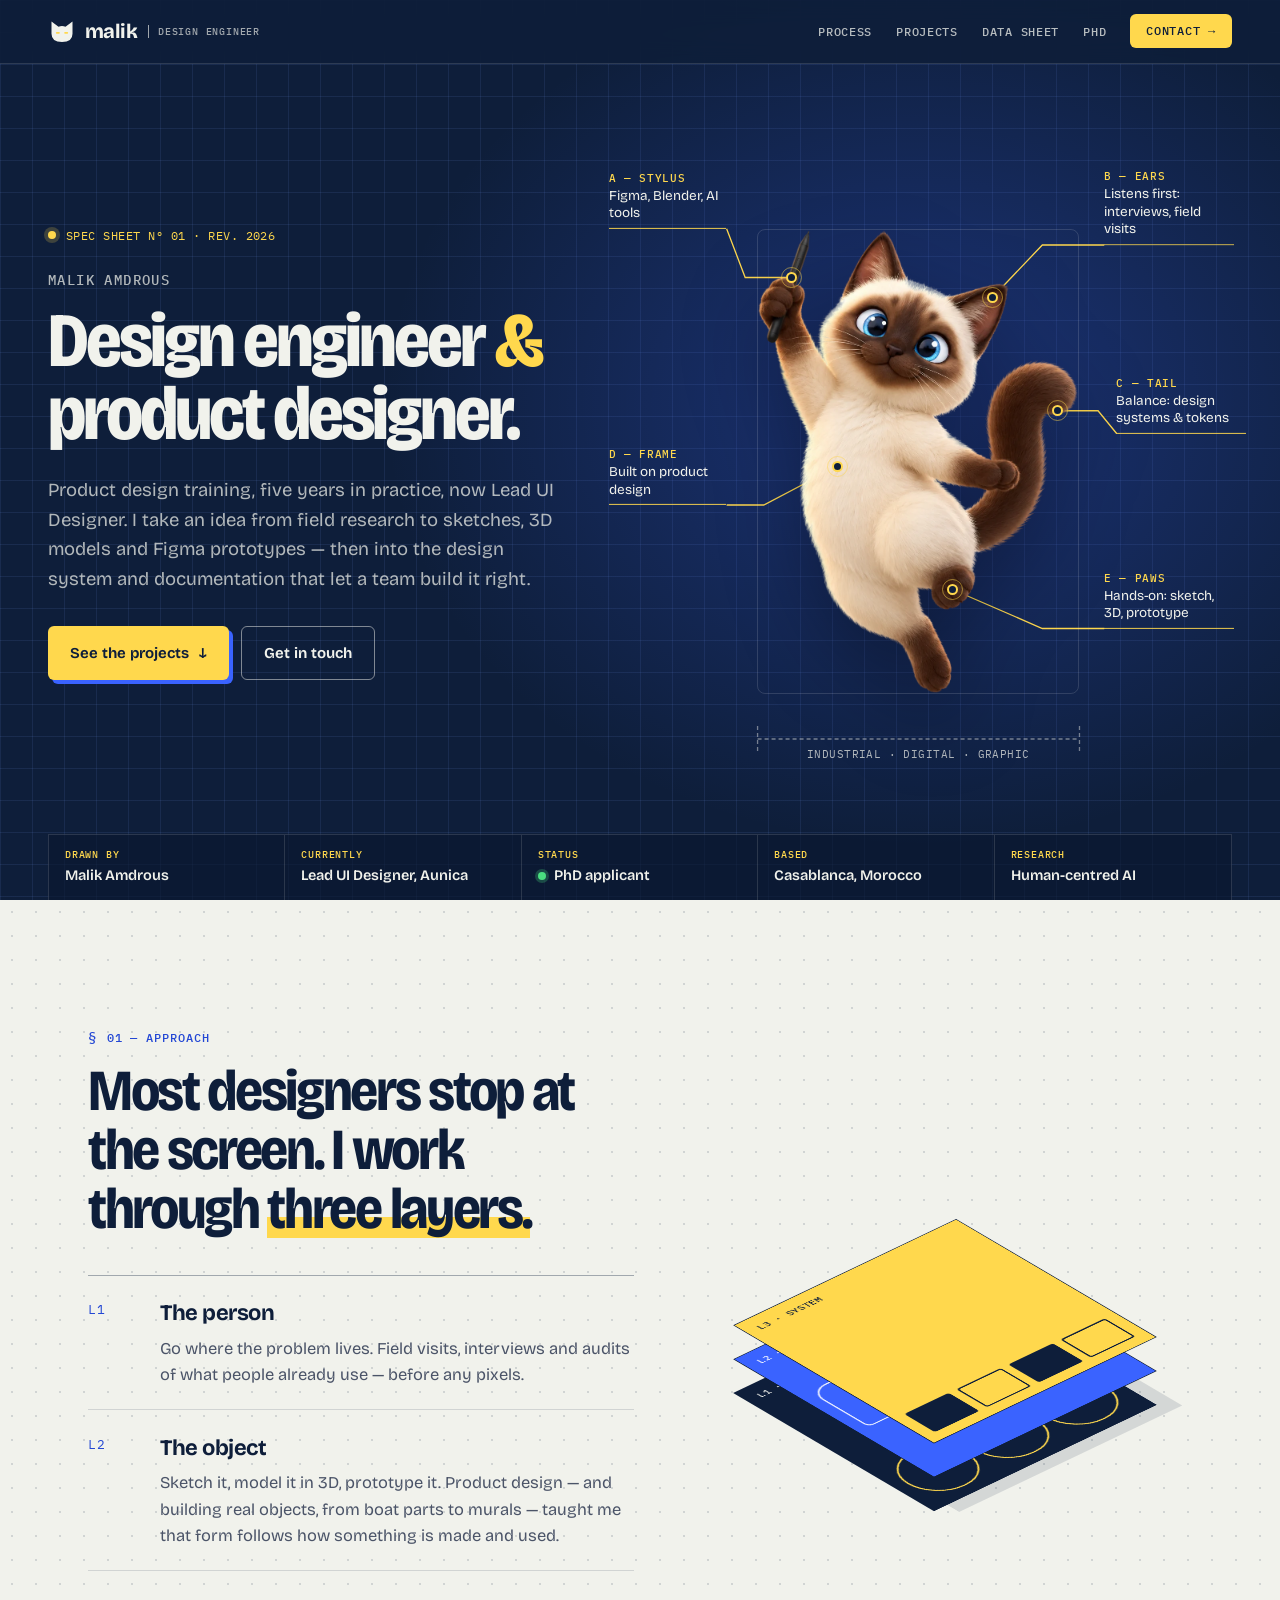
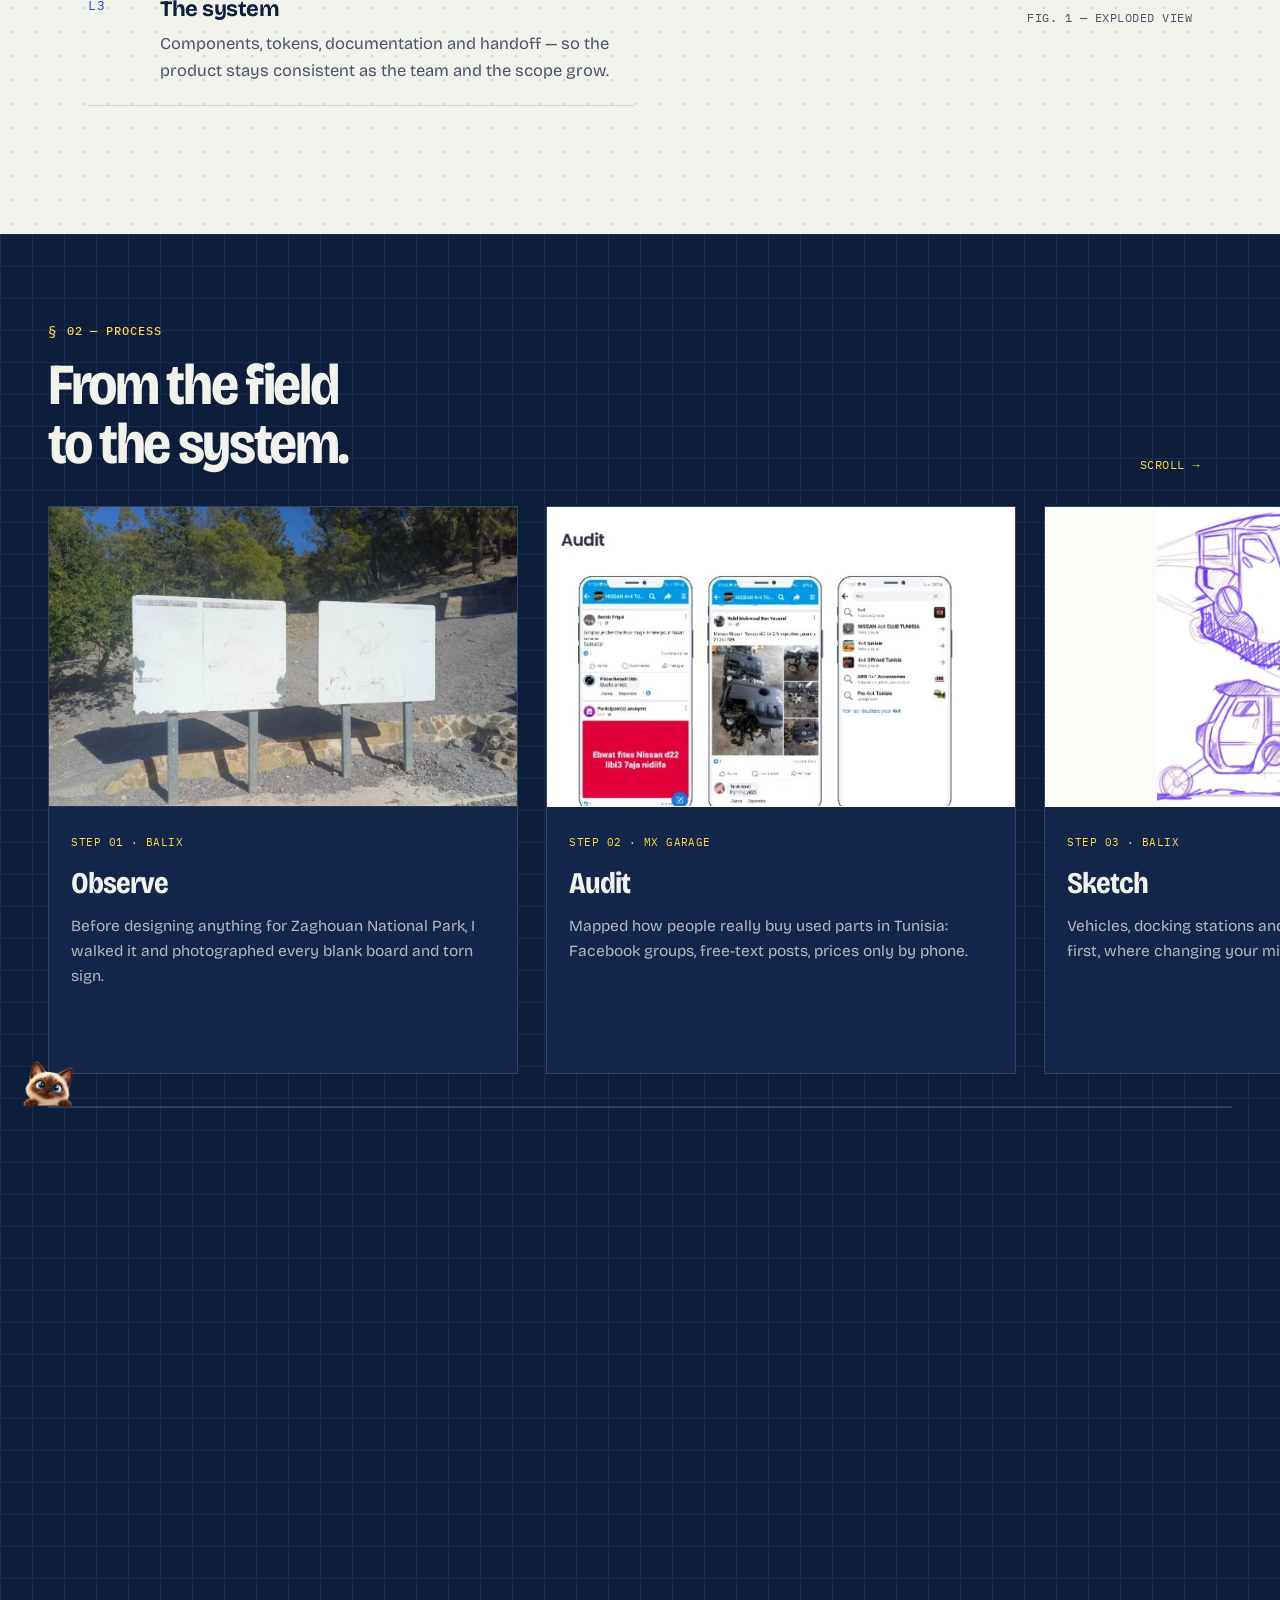
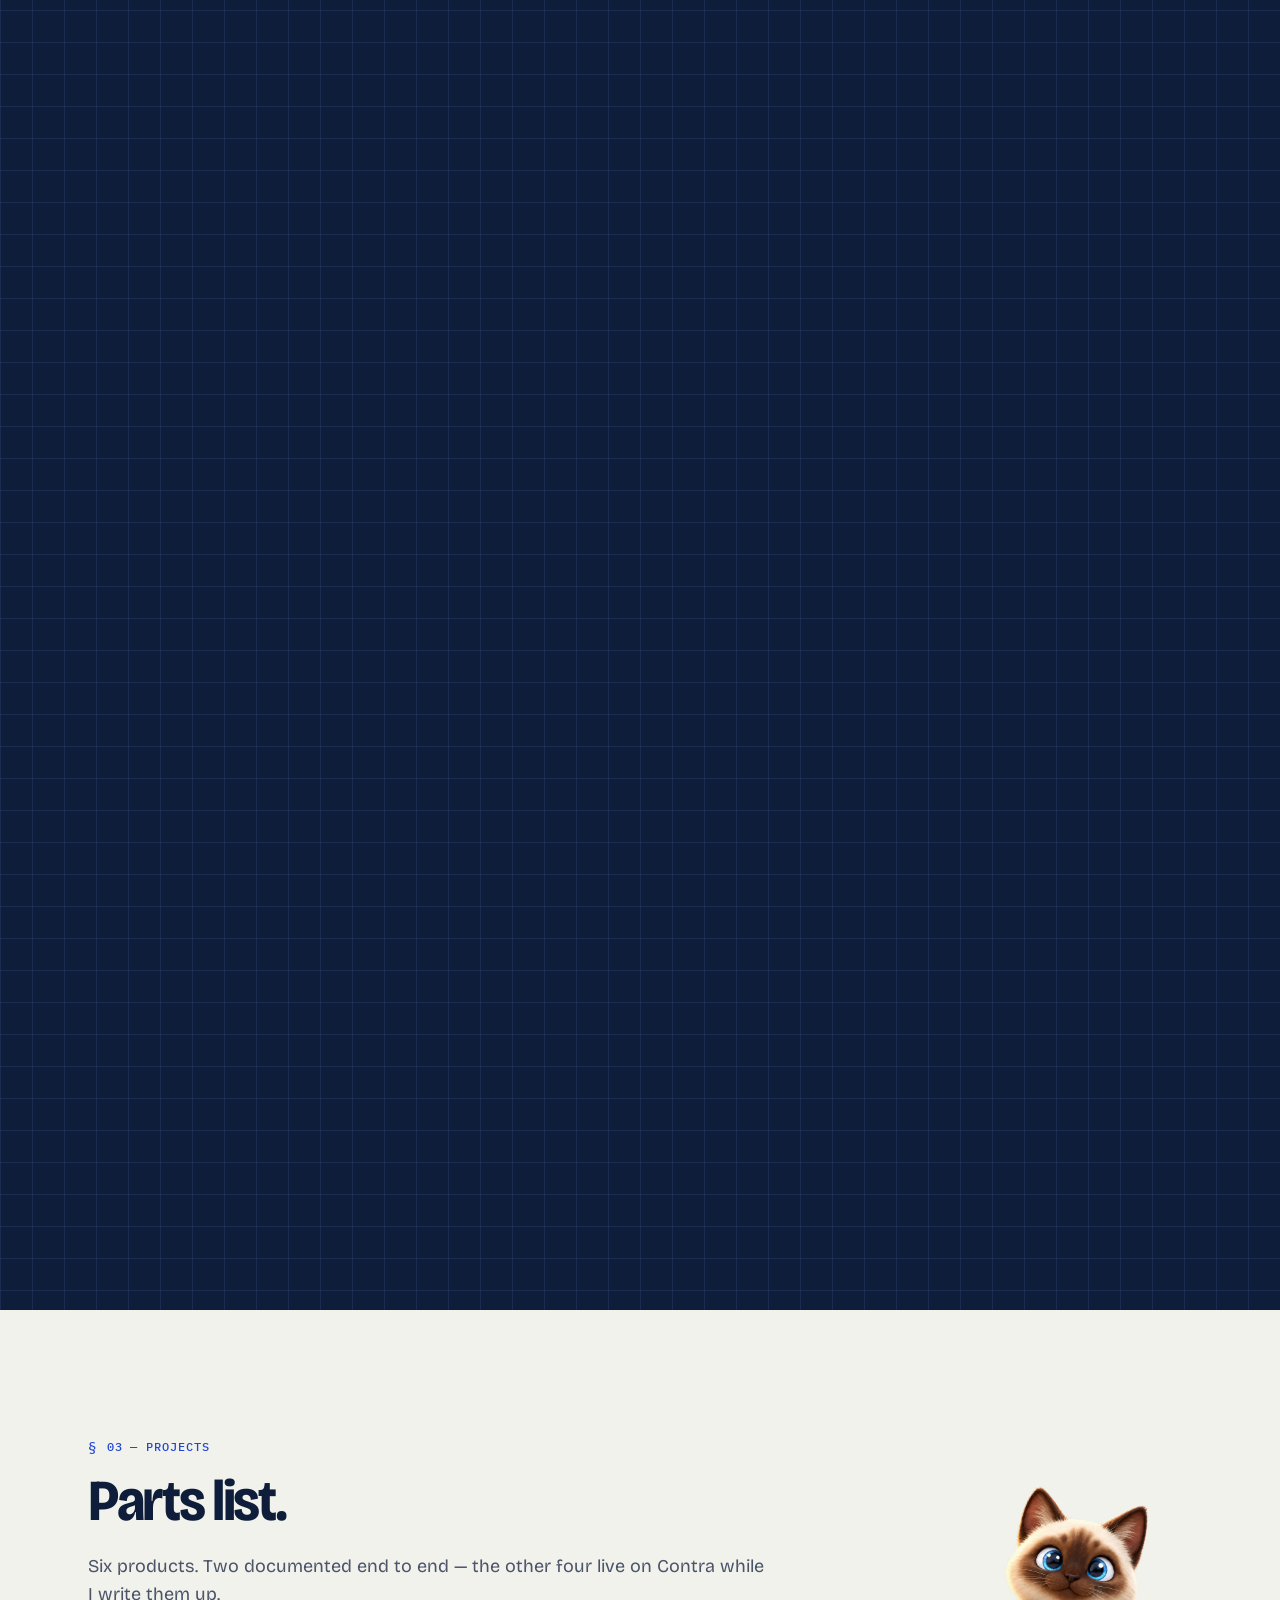
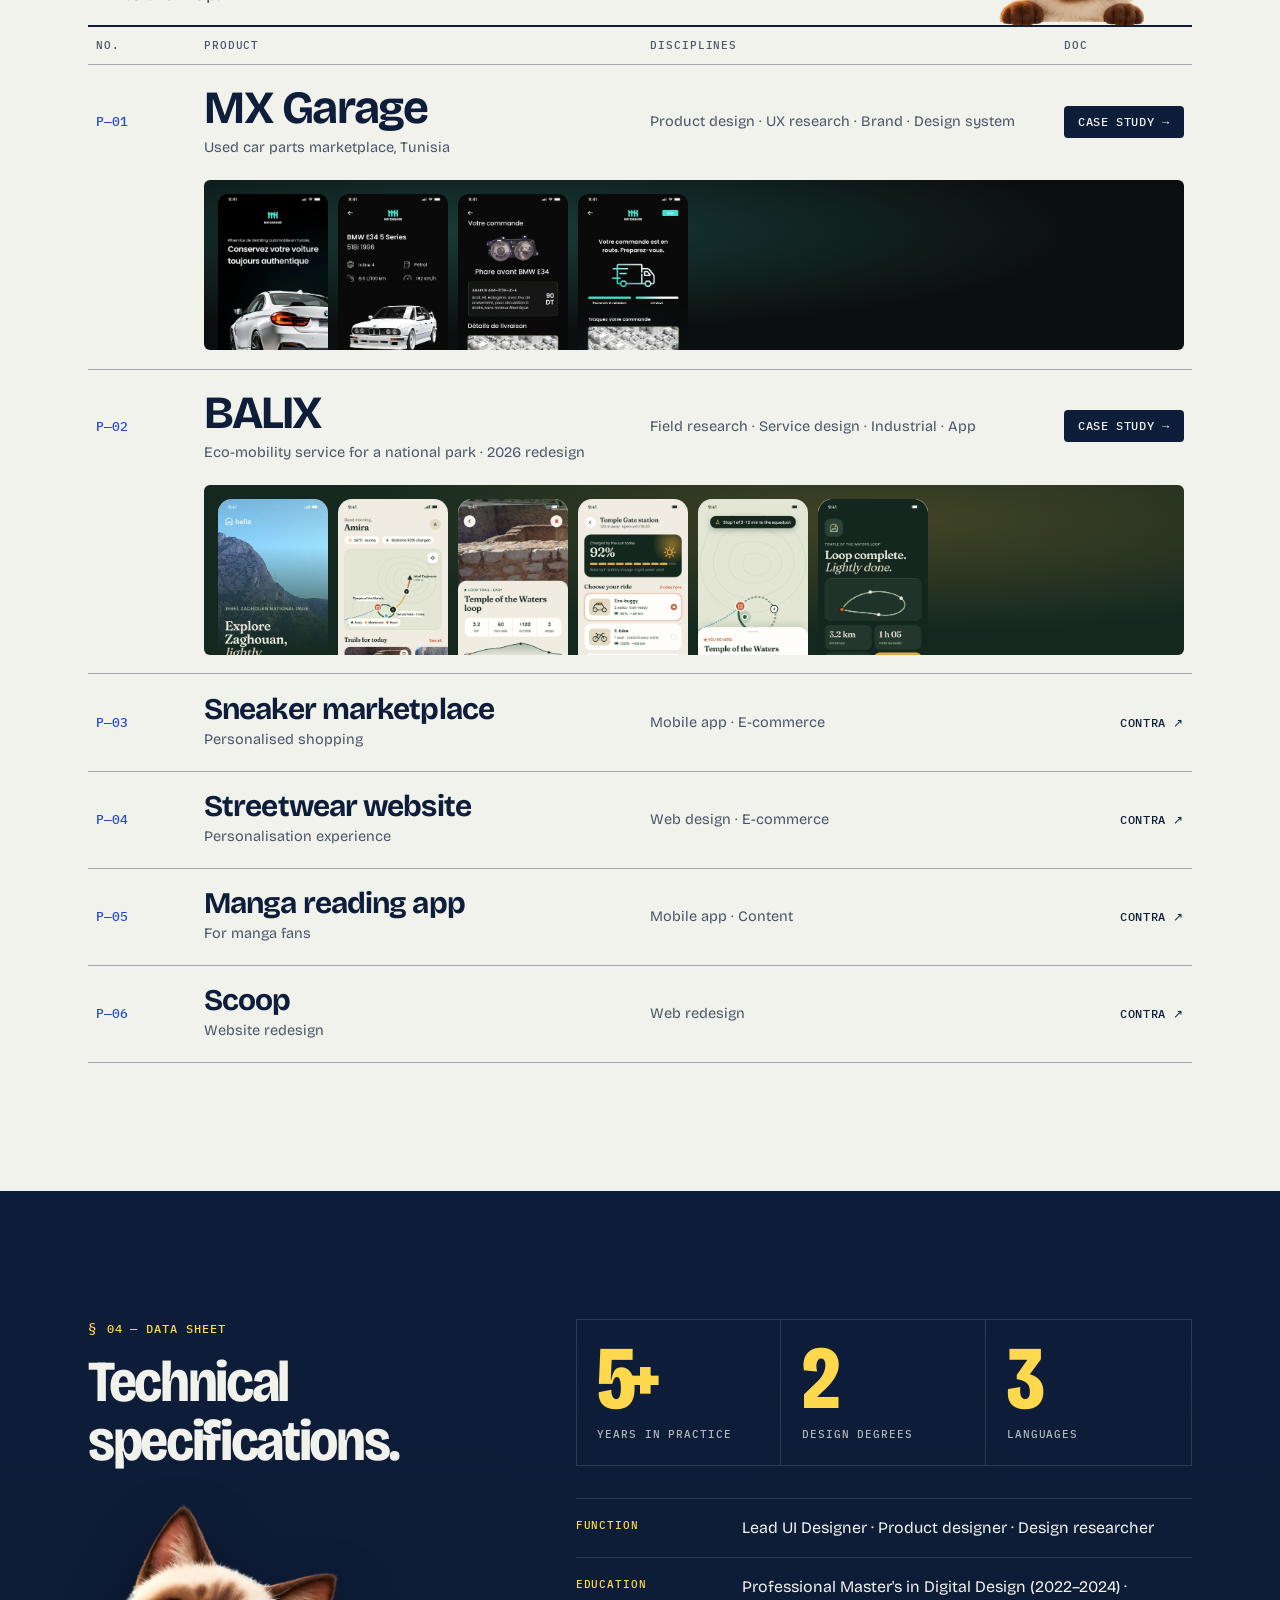
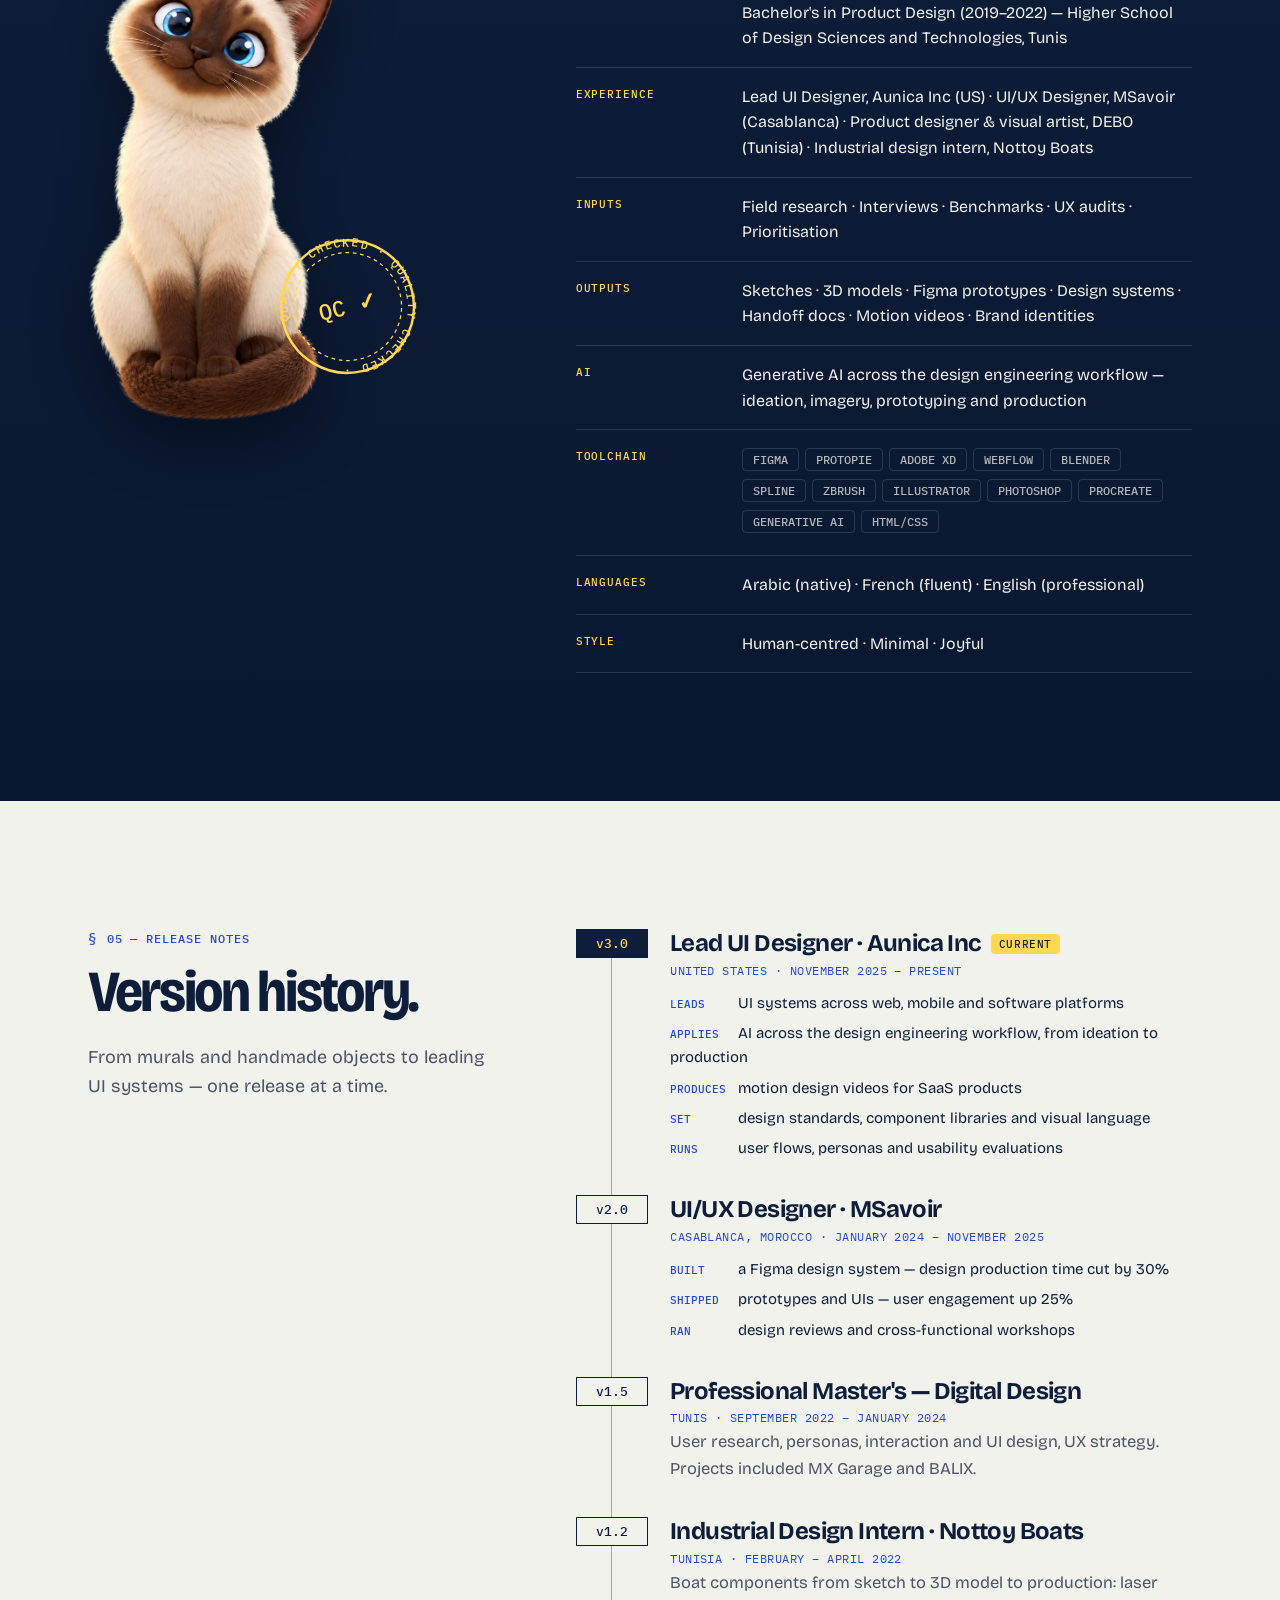
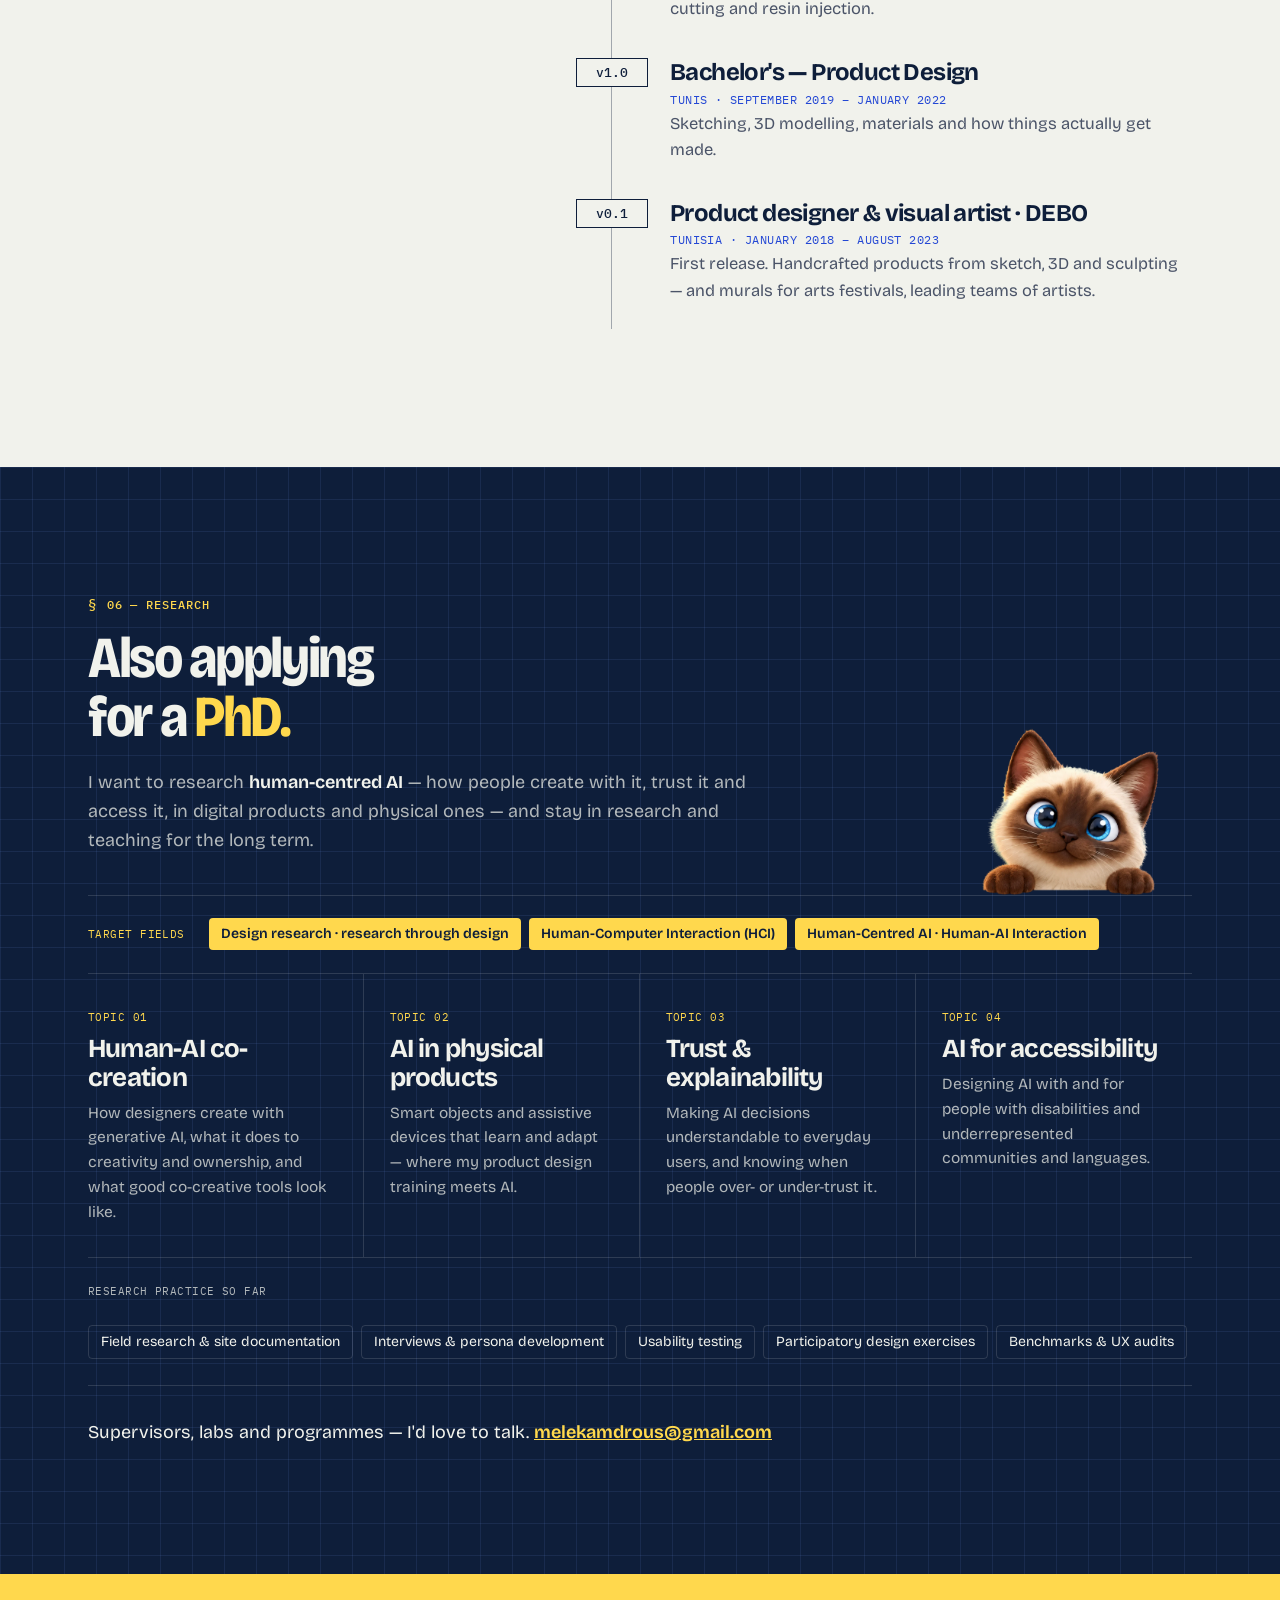
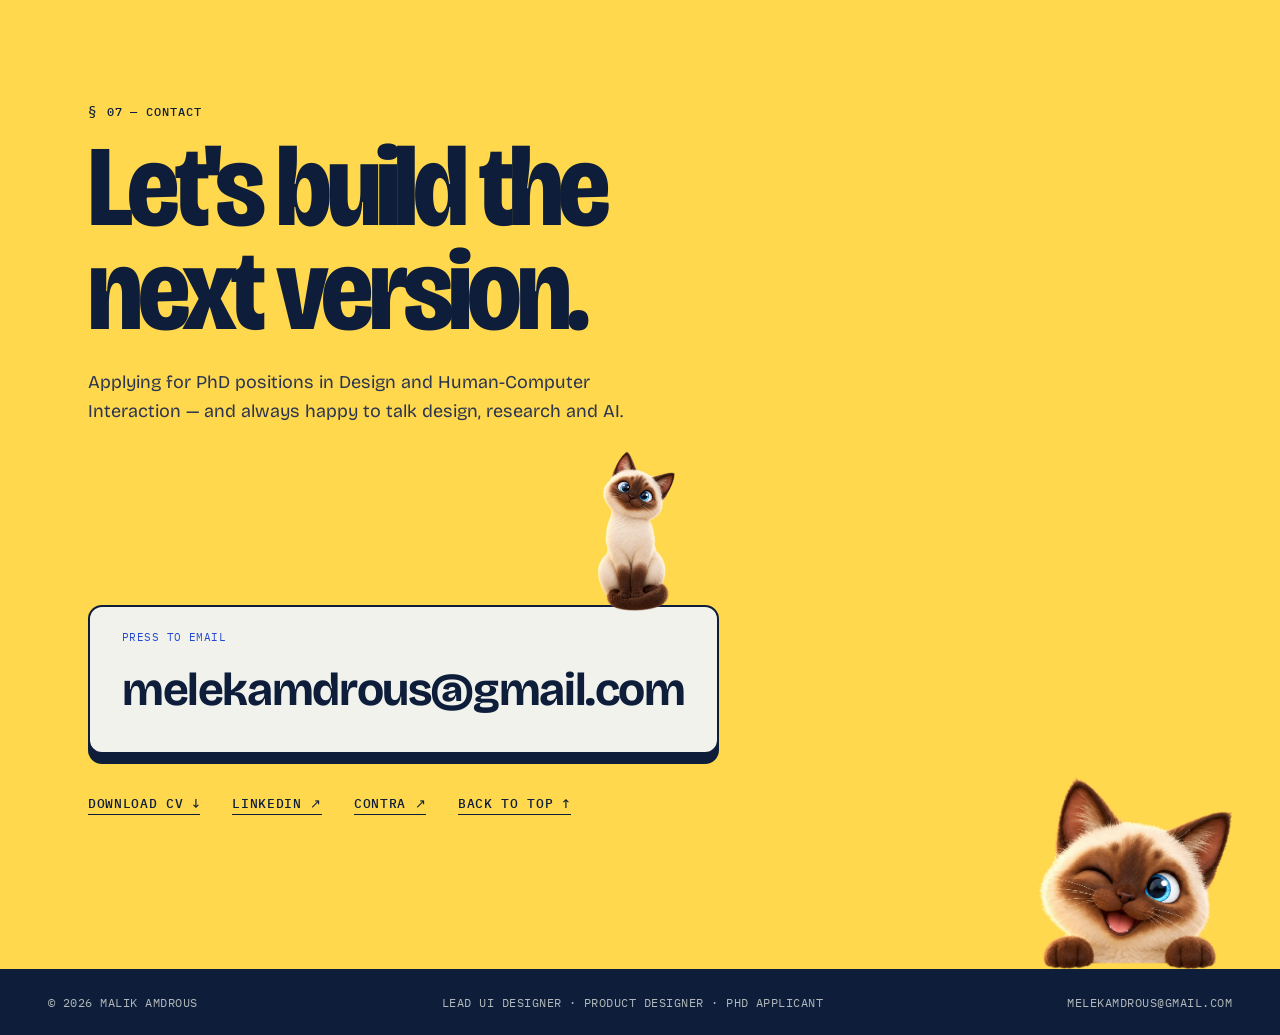
==== commit 1ffac66f: "BALIX: 2026 rebrand and app redesign, re-presented sketches and studies, service blueprint Co-Author" ====
--- a/index.html
+++ b/index.html
@@ -129,11 +129,11 @@
           <div class="panel-txt"><span class="mono">Step 02 · MX Garage</span><h3>Audit</h3><p>Mapped how people really buy used parts in Tunisia: Facebook groups, free-text posts, prices only by phone.</p></div>
         </li>
         <li class="panel">
-          <div class="panel-img"><img src="images/balix/sketch-vehicles.webp" alt="Hand sketches of off-road eco-vehicles" loading="lazy"></div>
+          <div class="panel-img contain"><img src="images/balix/sketch-pod.webp" alt="Hand sketch of a compact electric pod for the park" loading="lazy" style="object-fit:contain"></div>
           <div class="panel-txt"><span class="mono">Step 03 · BALIX</span><h3>Sketch</h3><p>Vehicles, docking stations and terrain — explored by hand first, where changing your mind is cheap.</p></div>
         </li>
         <li class="panel">
-          <div class="panel-img"><img src="images/balix/ideation.webp" alt="3D model of the park in three stages: today, six months, five years" loading="lazy"></div>
+          <div class="panel-img contain"><img src="images/balix/model-5y.webp" alt="Blender model of the park in five years: solar panels, kayaks, charging" loading="lazy" style="object-fit:contain;padding:12px"></div>
           <div class="panel-txt"><span class="mono">Step 04 · BALIX</span><h3>Model</h3><p>Built the park in Blender in three phases — today, six months, five years — to make the rollout realistic.</p></div>
         </li>
         <li class="panel">
@@ -174,10 +174,10 @@
       </a>
       <a href="balix.html" class="index-row feat" role="listitem" >
         <span class="no">P—02</span>
-        <span class="name"><strong>BALIX</strong><em>Eco-mobility service for a national park</em></span>
+        <span class="name"><strong>BALIX</strong><em>Eco-mobility service for a national park · 2026 redesign</em></span>
         <span class="disc">Field research · Service design · Industrial · App</span>
         <span class="doc">Case study →</span>
-        <span class="strip bx"><img src="images/balix/field-billboard.webp" alt="" loading="lazy"><img src="images/balix/sketch-capsules.webp" alt="" loading="lazy"><img src="images/balix/app.webp" alt="" loading="lazy"></span>
+        <span class="strip bx"><img src="images/balix/screen-1.webp" alt="" loading="lazy"><img src="images/balix/screen-2.webp" alt="" loading="lazy"><img src="images/balix/screen-3.webp" alt="" loading="lazy"><img src="images/balix/screen-4.webp" alt="" loading="lazy"><img src="images/balix/screen-5.webp" alt="" loading="lazy"><img src="images/balix/screen-6.webp" alt="" loading="lazy"></span>
       </a>
       <a href="https://contra.com/p/gNePWgsA-mobile-app-marketplace-personalized-sneaker-marketplace" target="_blank" rel="noopener" class="index-row" role="listitem">
         <span class="no">P—03</span><span class="name"><strong>Sneaker marketplace</strong><em>Personalised shopping</em></span><span class="disc">Mobile app · E-commerce</span><span class="doc">Contra ↗</span>
--- a/styles.css
+++ b/styles.css
@@ -193,6 +193,12 @@
 .phone figcaption b { display: block; font: 500 12px var(--font-mono); color: var(--accent); }
 .on-dark .phone figcaption b { color: var(--butter); }
 .scroll-hint { opacity: .7; }
+.phone .frame.bare { border: 0; background: transparent; box-shadow: 0 22px 50px rgba(14,30,58,.22); border-radius: 30px; overflow: hidden; aspect-ratio: auto; }
+.compare-before { display: grid; grid-template-columns: 1.1fr .9fr; gap: clamp(1.5rem, 4vw, 3rem); align-items: center; margin-top: 2rem; }
+.compare-before figure { margin: 0; }
+.compare-before .check-list li { color: var(--paper-dim); }
+.compare-before .check-list li strong { color: var(--paper); }
+.compare-before .check-list li::before { color: var(--butter); }
 
 .compare { display: grid; grid-template-columns: 1fr 1fr; gap: clamp(1rem, 3vw, 2rem); margin-top: 2.5rem; }
 .compare-col { padding: clamp(1.25rem, 2.5vw, 2rem); border: 1px solid var(--line-strong); }
@@ -278,7 +284,7 @@
 @media (max-width: 960px) {
   .cs-hero-grid, .split { grid-template-columns: 1fr; }
   .hero-phones { max-width: 460px; margin: 0 auto; }
-  .compare, .bench { grid-template-columns: 1fr; }
+  .compare, .bench, .compare-before { grid-template-columns: 1fr; }
   .bench-card { border-right: 0; border-bottom: 1px solid var(--line); }
   .sysmap { grid-template-columns: 1fr 1fr; }
   .sm-col:nth-child(2n) { border-right: 0; }
--- a/home.css
+++ b/home.css
@@ -133,8 +133,9 @@
 .strip { grid-column: 2 / -1; display: flex; gap: 10px; height: 170px; overflow: hidden; border-radius: 6px; padding: 14px 14px 0; align-items: flex-start; }
 .strip.mx { background: radial-gradient(ellipse at 30% 30%, rgba(62,224,207,.22), transparent 60%), #0C0F0F; }
 .strip.mx img { width: 110px; border-radius: 10px 10px 0 0; transition: transform .4s var(--ease); }
-.strip.bx { background: #0A140A; padding: 0; gap: 0; }
-.strip.bx img { height: 100%; width: auto; flex: 1; object-fit: cover; min-width: 0; }
+.strip.bx { background: radial-gradient(ellipse at 70% 20%, rgba(233,169,58,.22), transparent 60%), #14281F; }
+.strip.bx img { width: 110px; border-radius: 14px 14px 0 0; transition: transform .4s var(--ease); }
+.feat:hover .strip.bx img { transform: translateY(-8px); }
 .feat:hover .strip.mx img { transform: translateY(-8px); }
 .feat:hover .strip.mx img:nth-child(2) { transition-delay: .05s; } .feat:hover .strip.mx img:nth-child(3) { transition-delay: .1s; } .feat:hover .strip.mx img:nth-child(4) { transition-delay: .15s; }
 
@@ -244,7 +245,7 @@
   .disc { grid-column: 2; }
   .doc { grid-column: 2; text-align: left; justify-self: start; }
   .strip { grid-column: 1 / -1; height: 150px; }
-  .strip.mx img { width: 90px; }
+  .strip.mx img, .strip.bx img { width: 90px; }
 }
 @media (max-width: 640px) {
   .hero { padding-top: 5.5rem; }
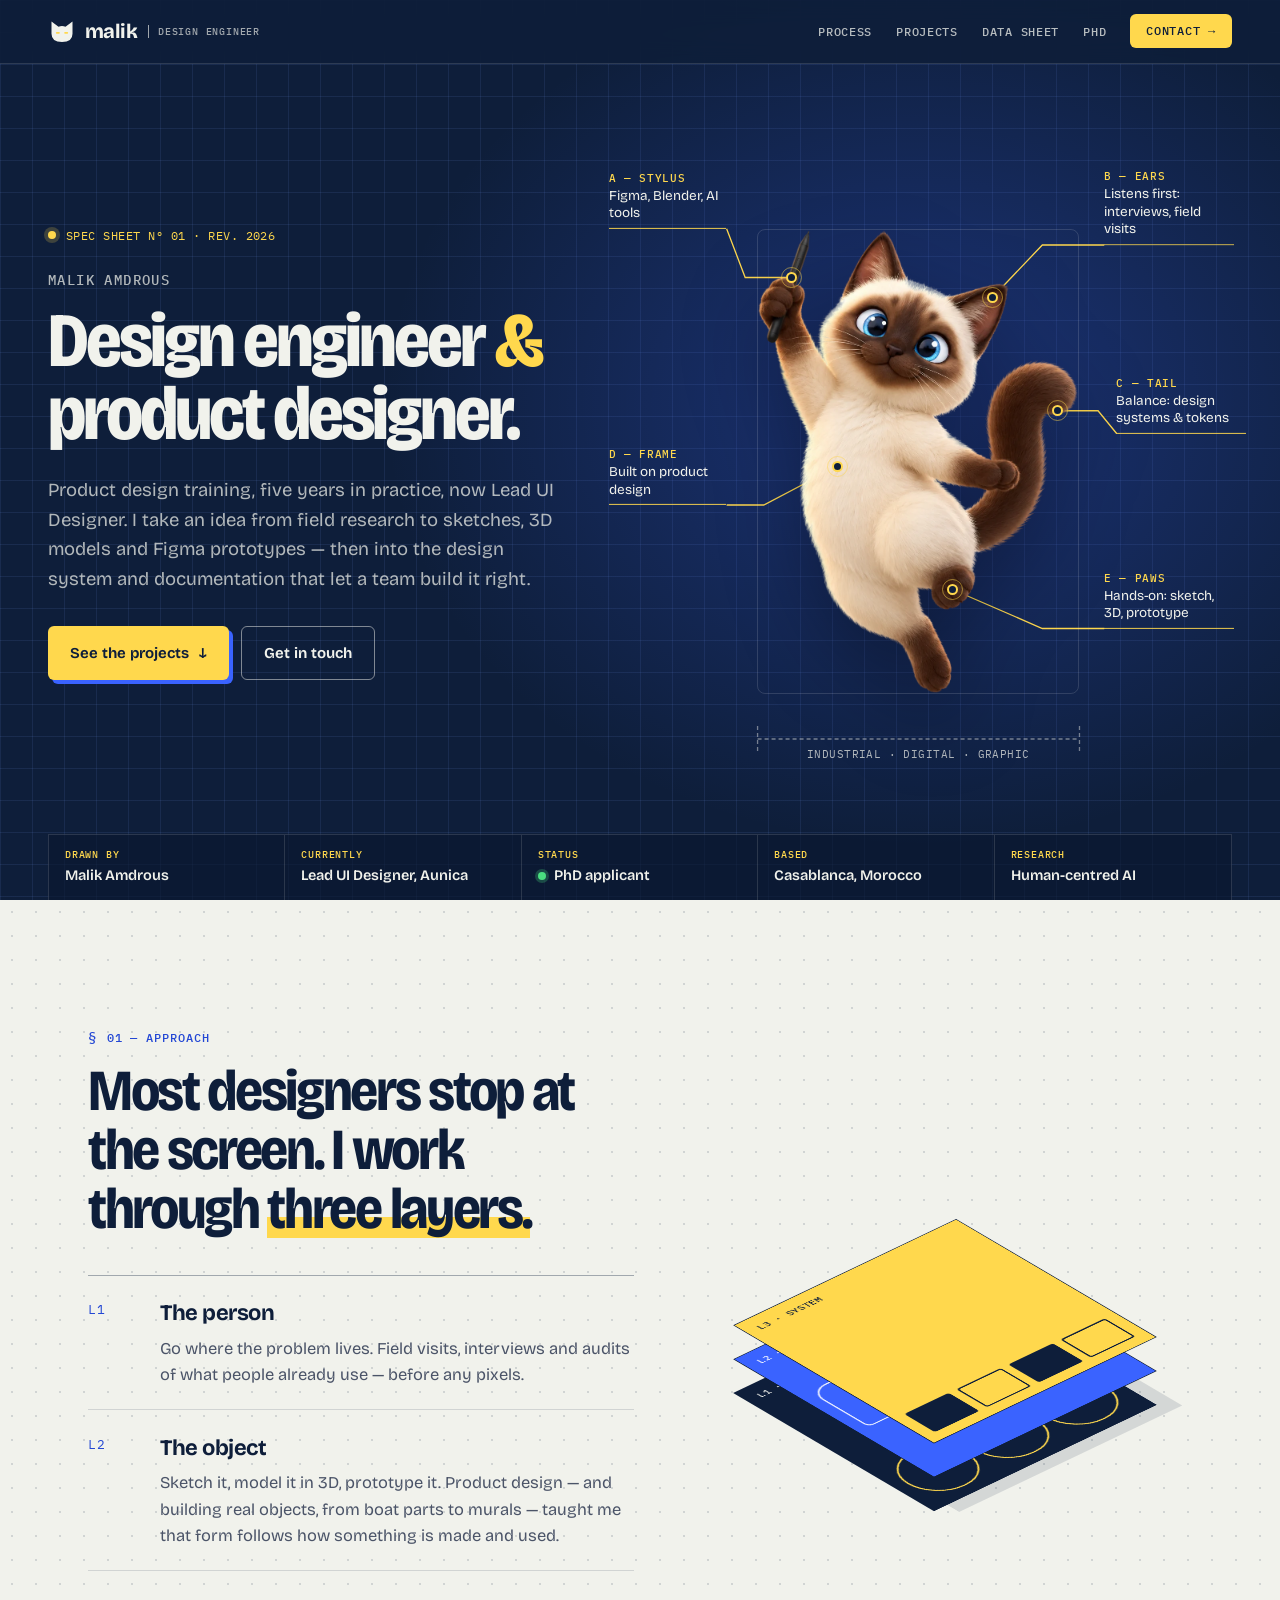
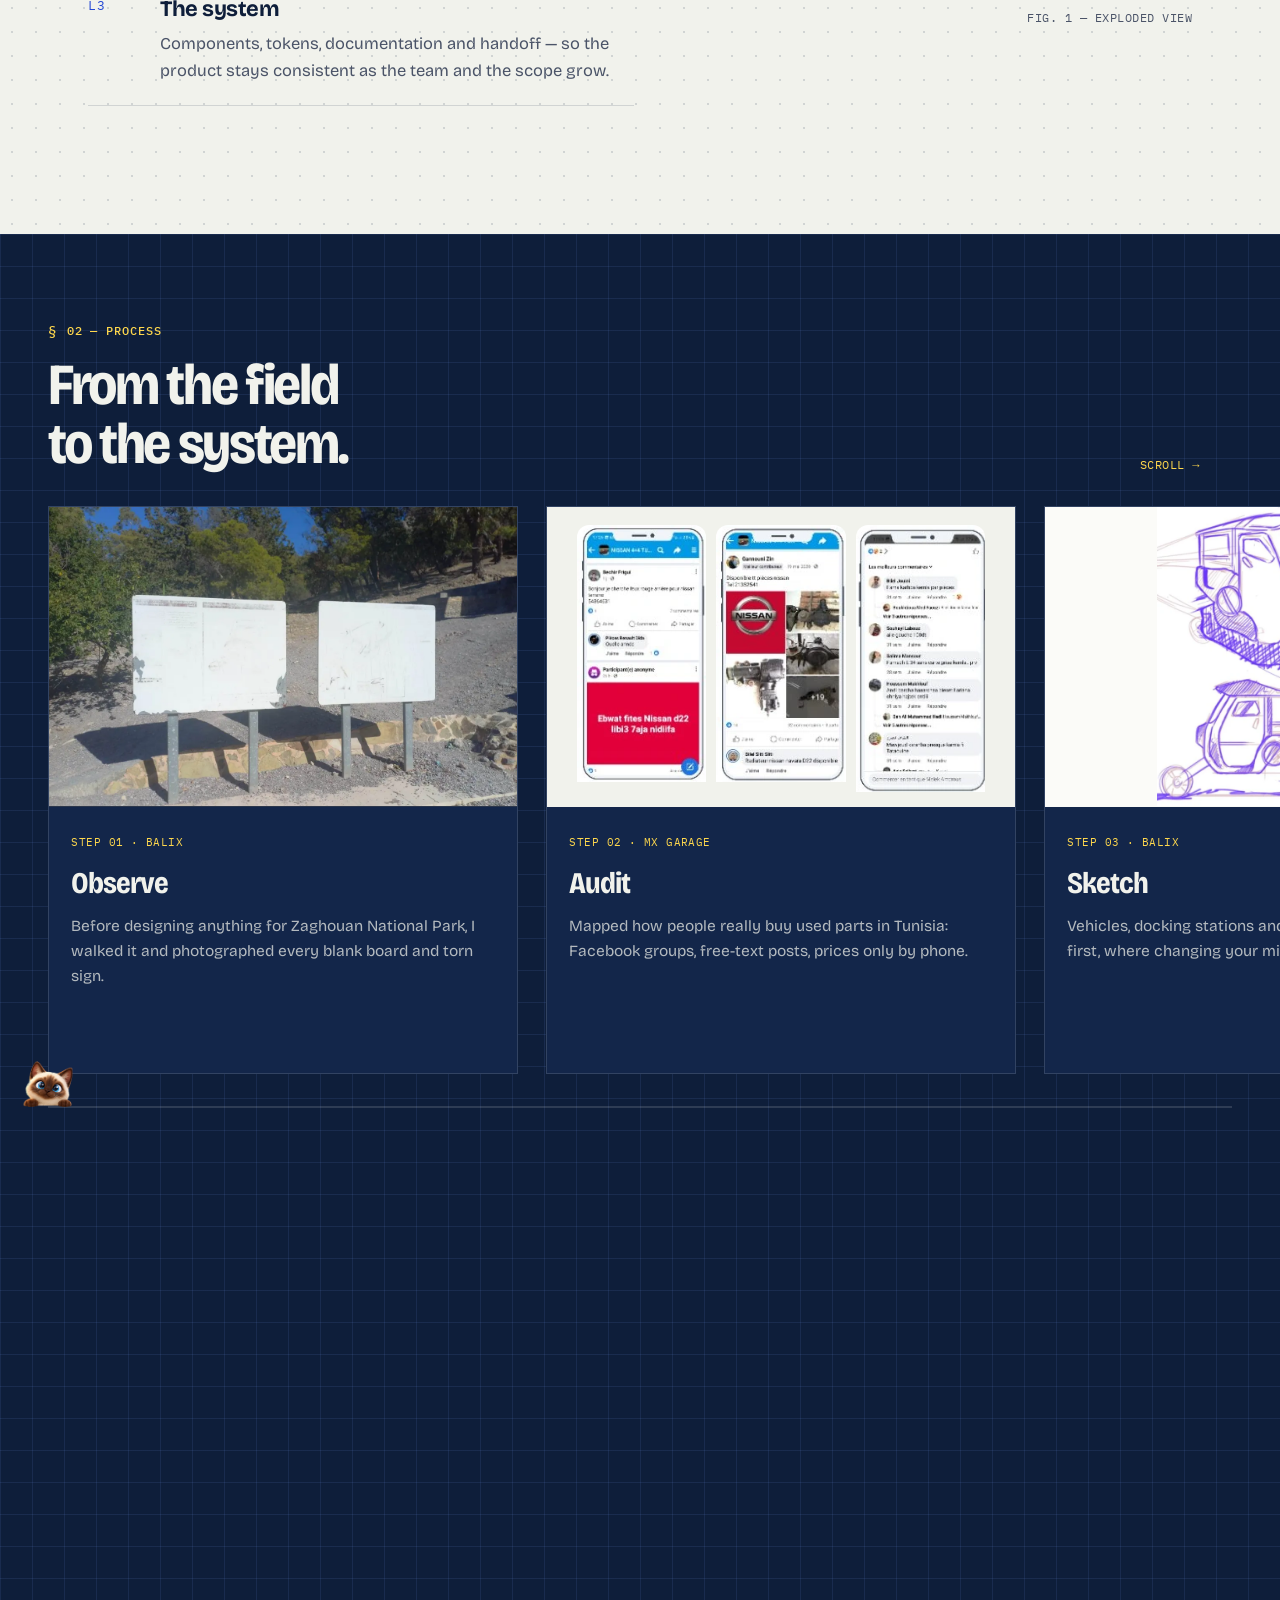
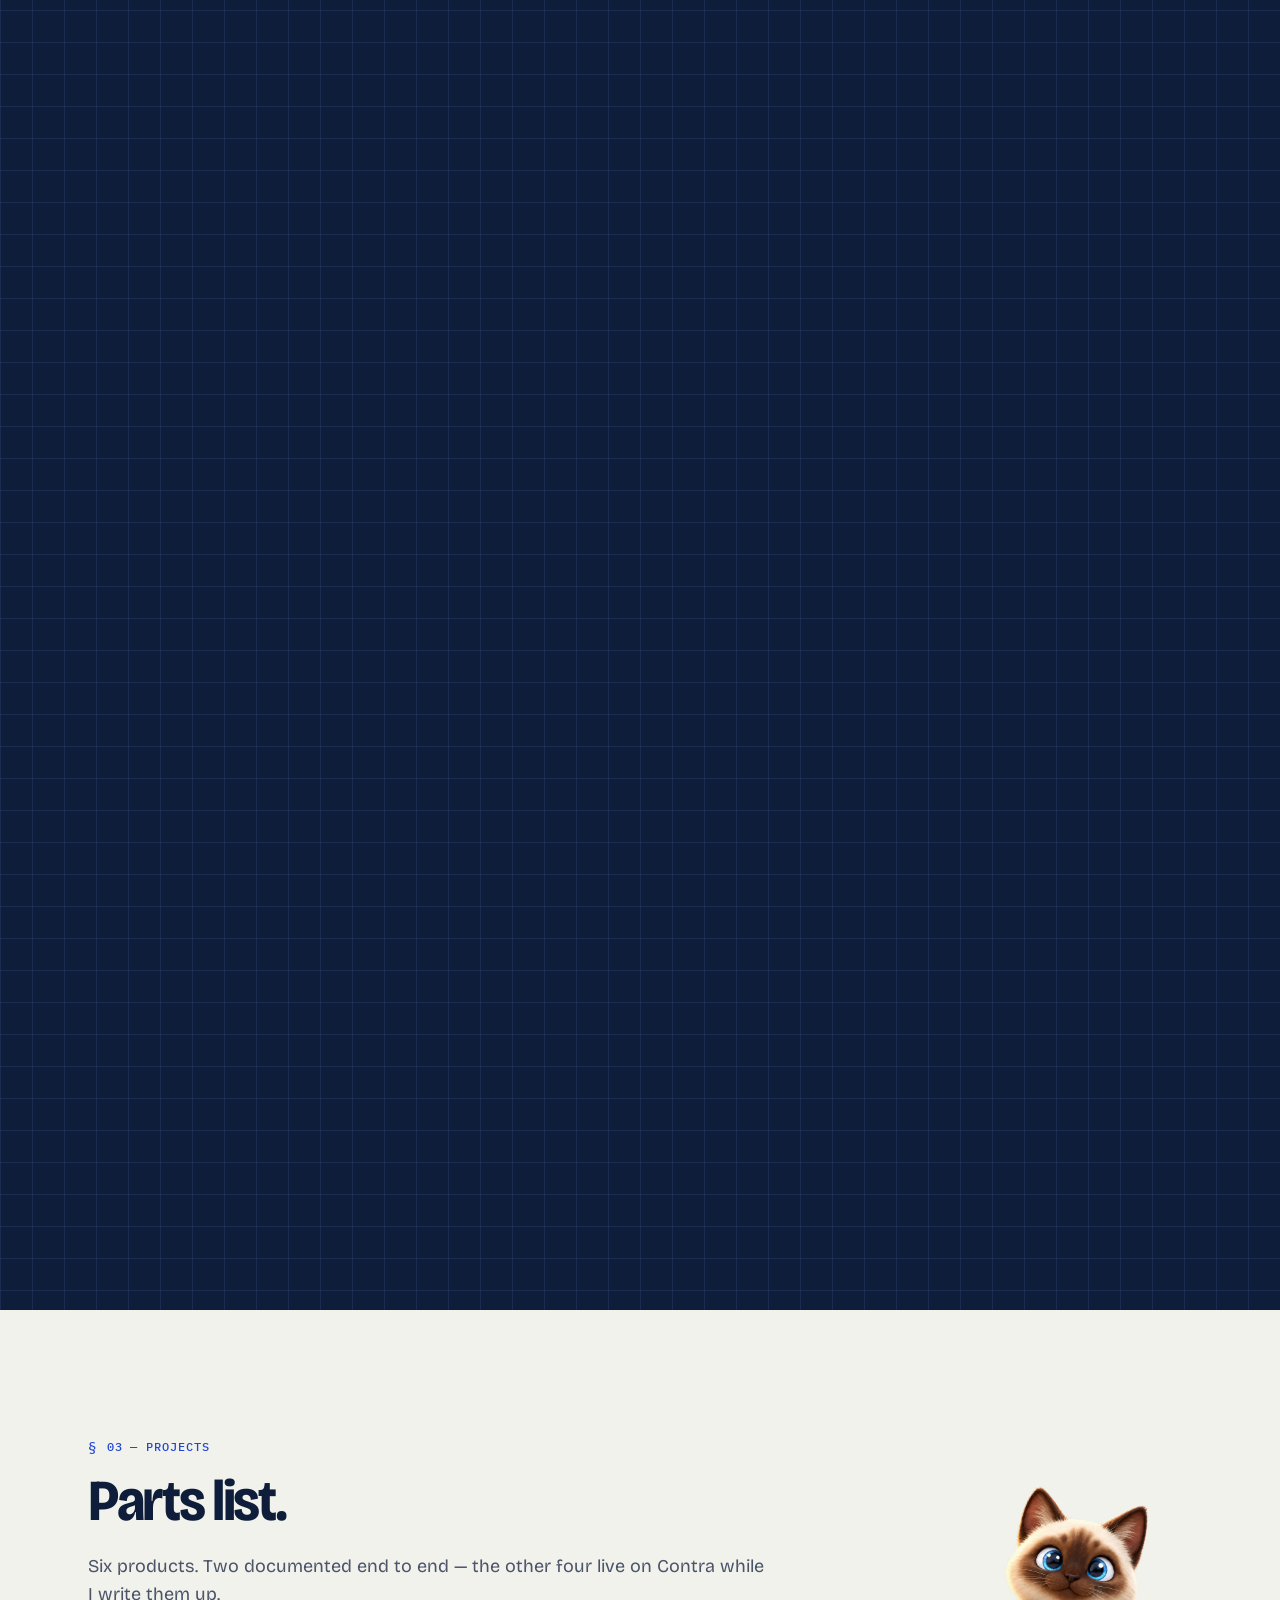
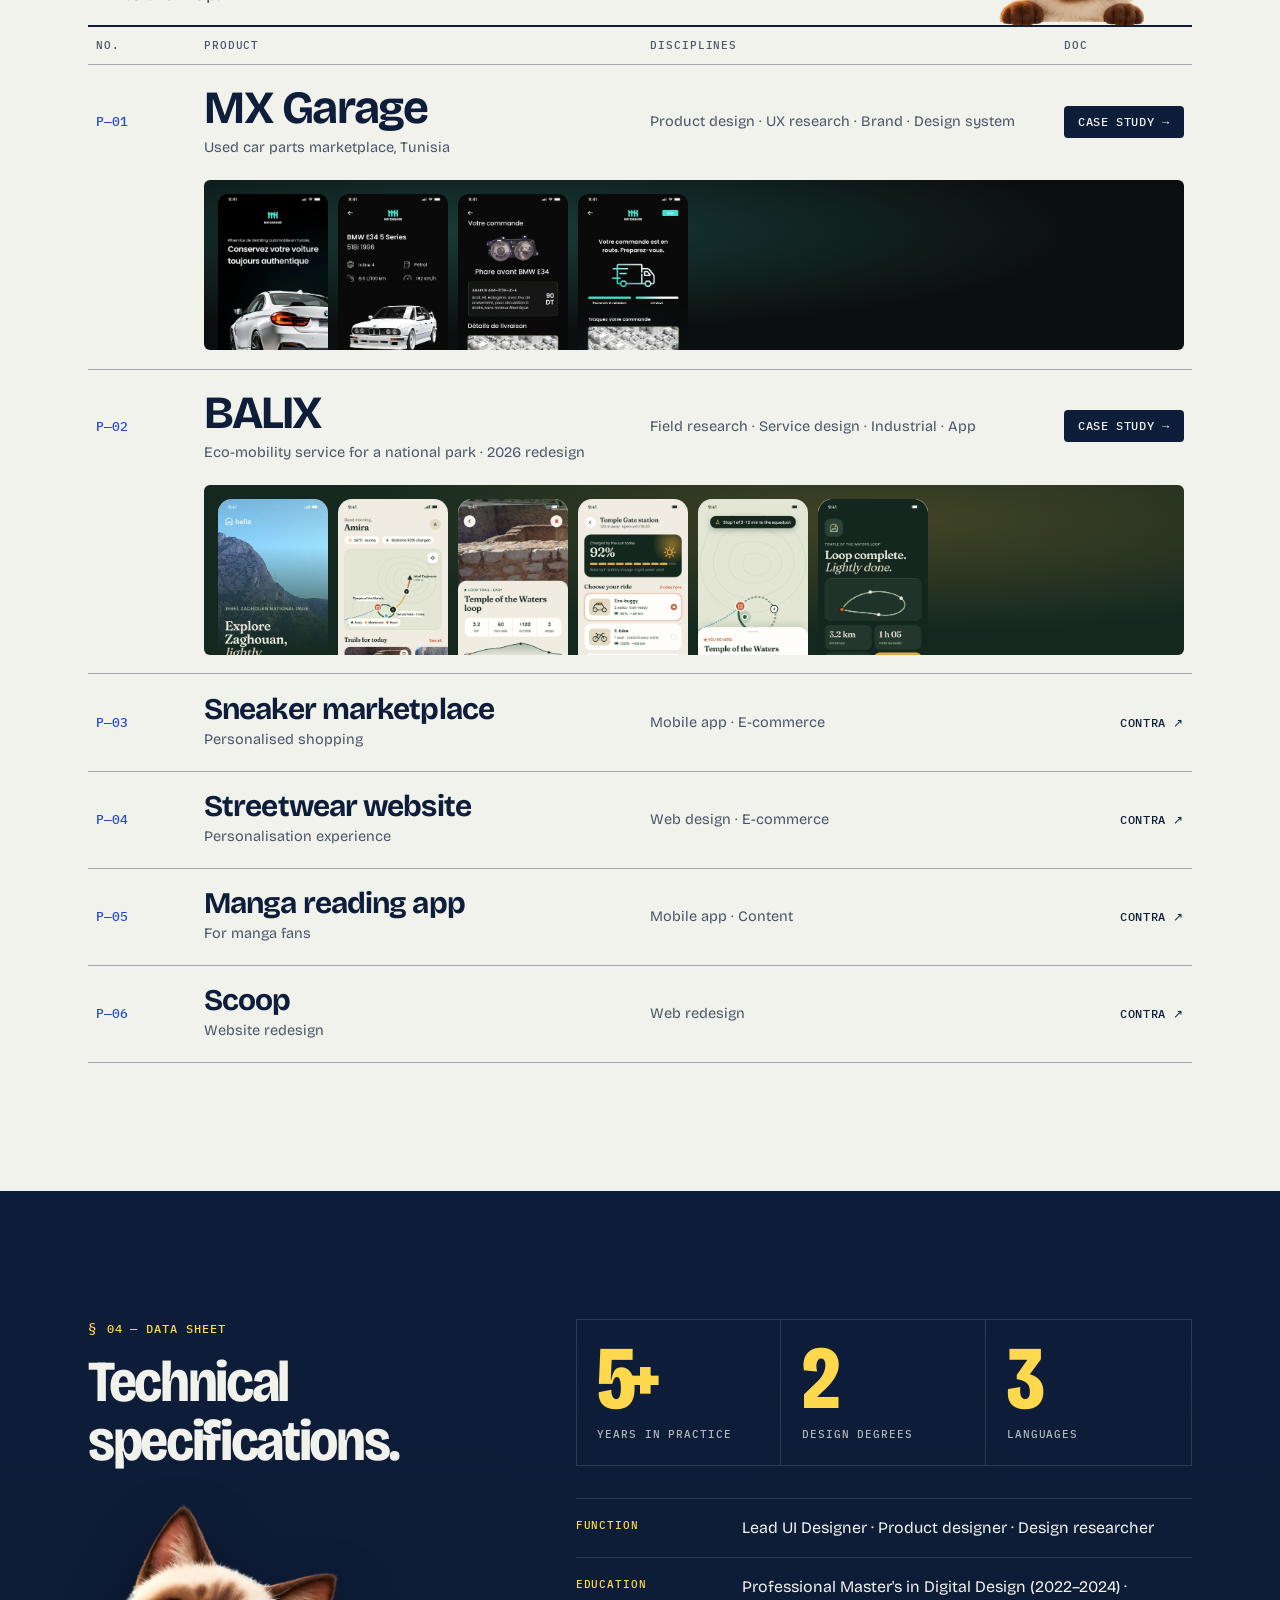
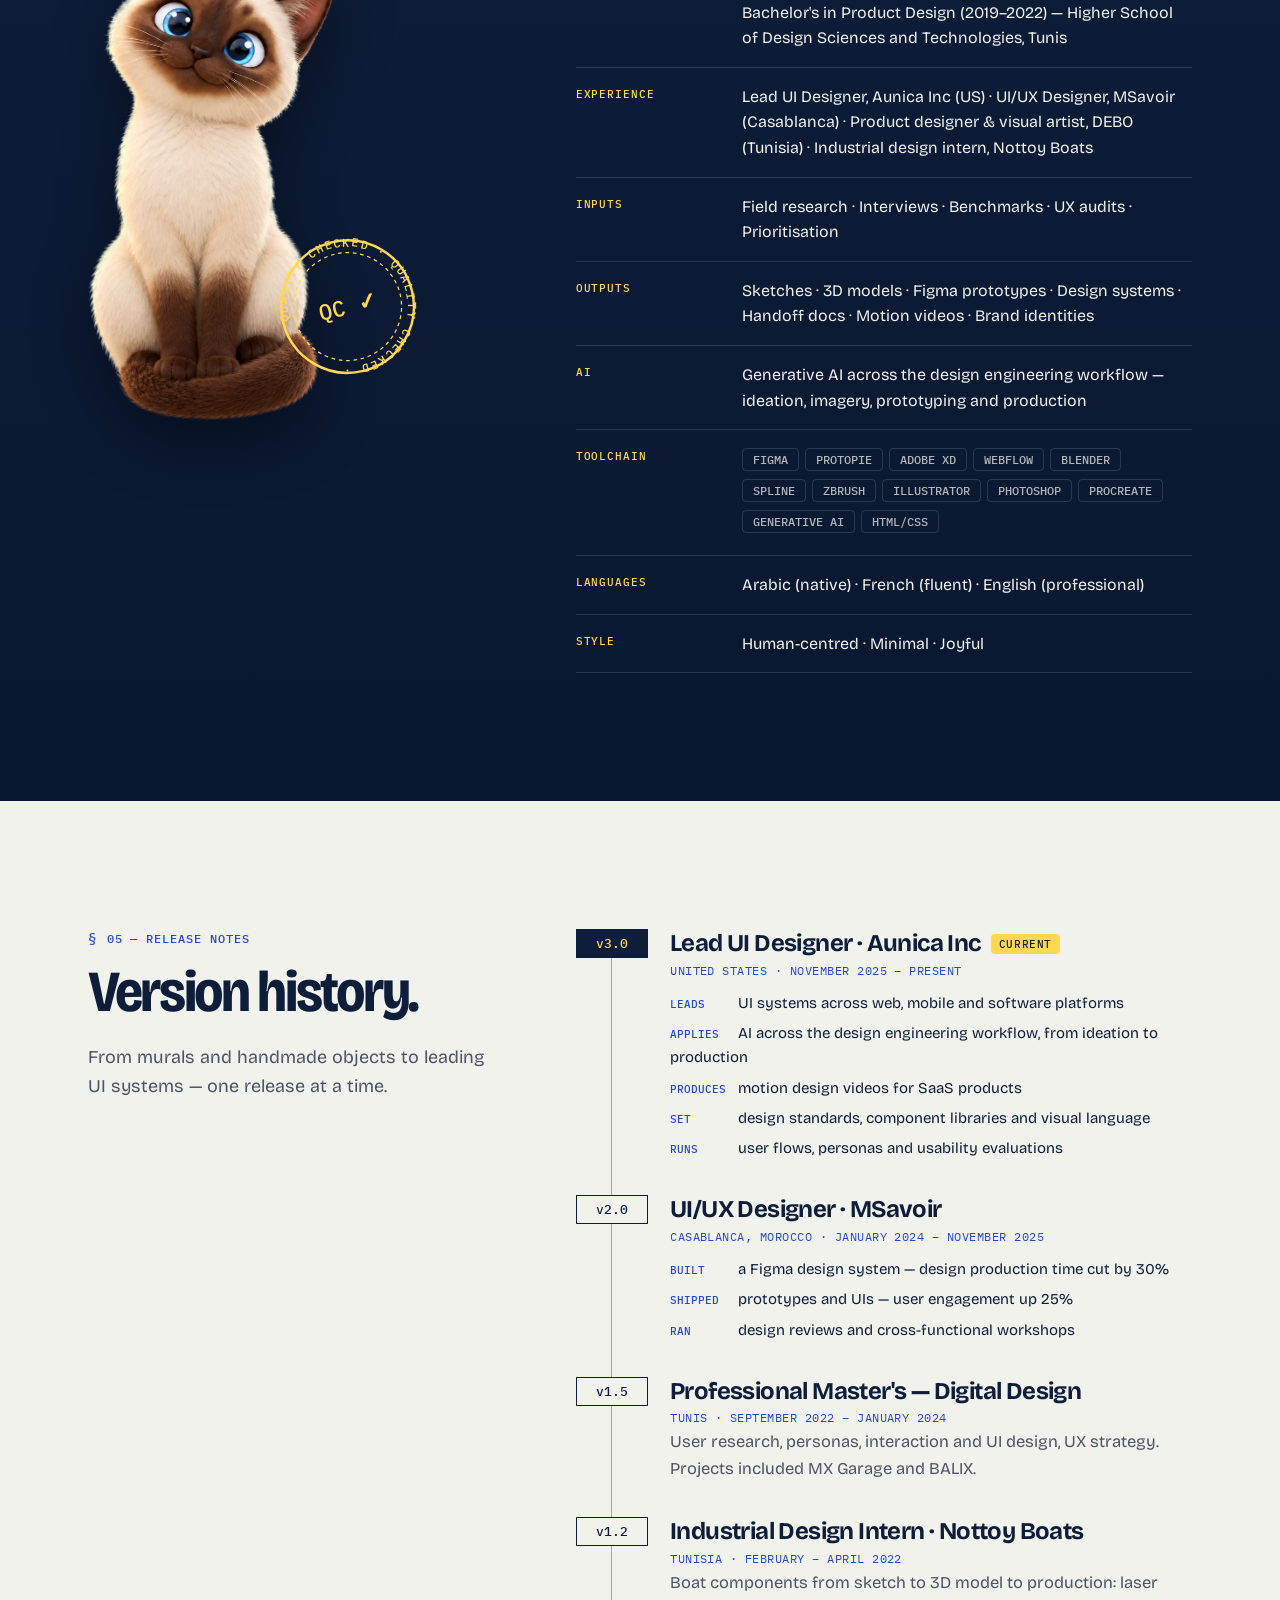
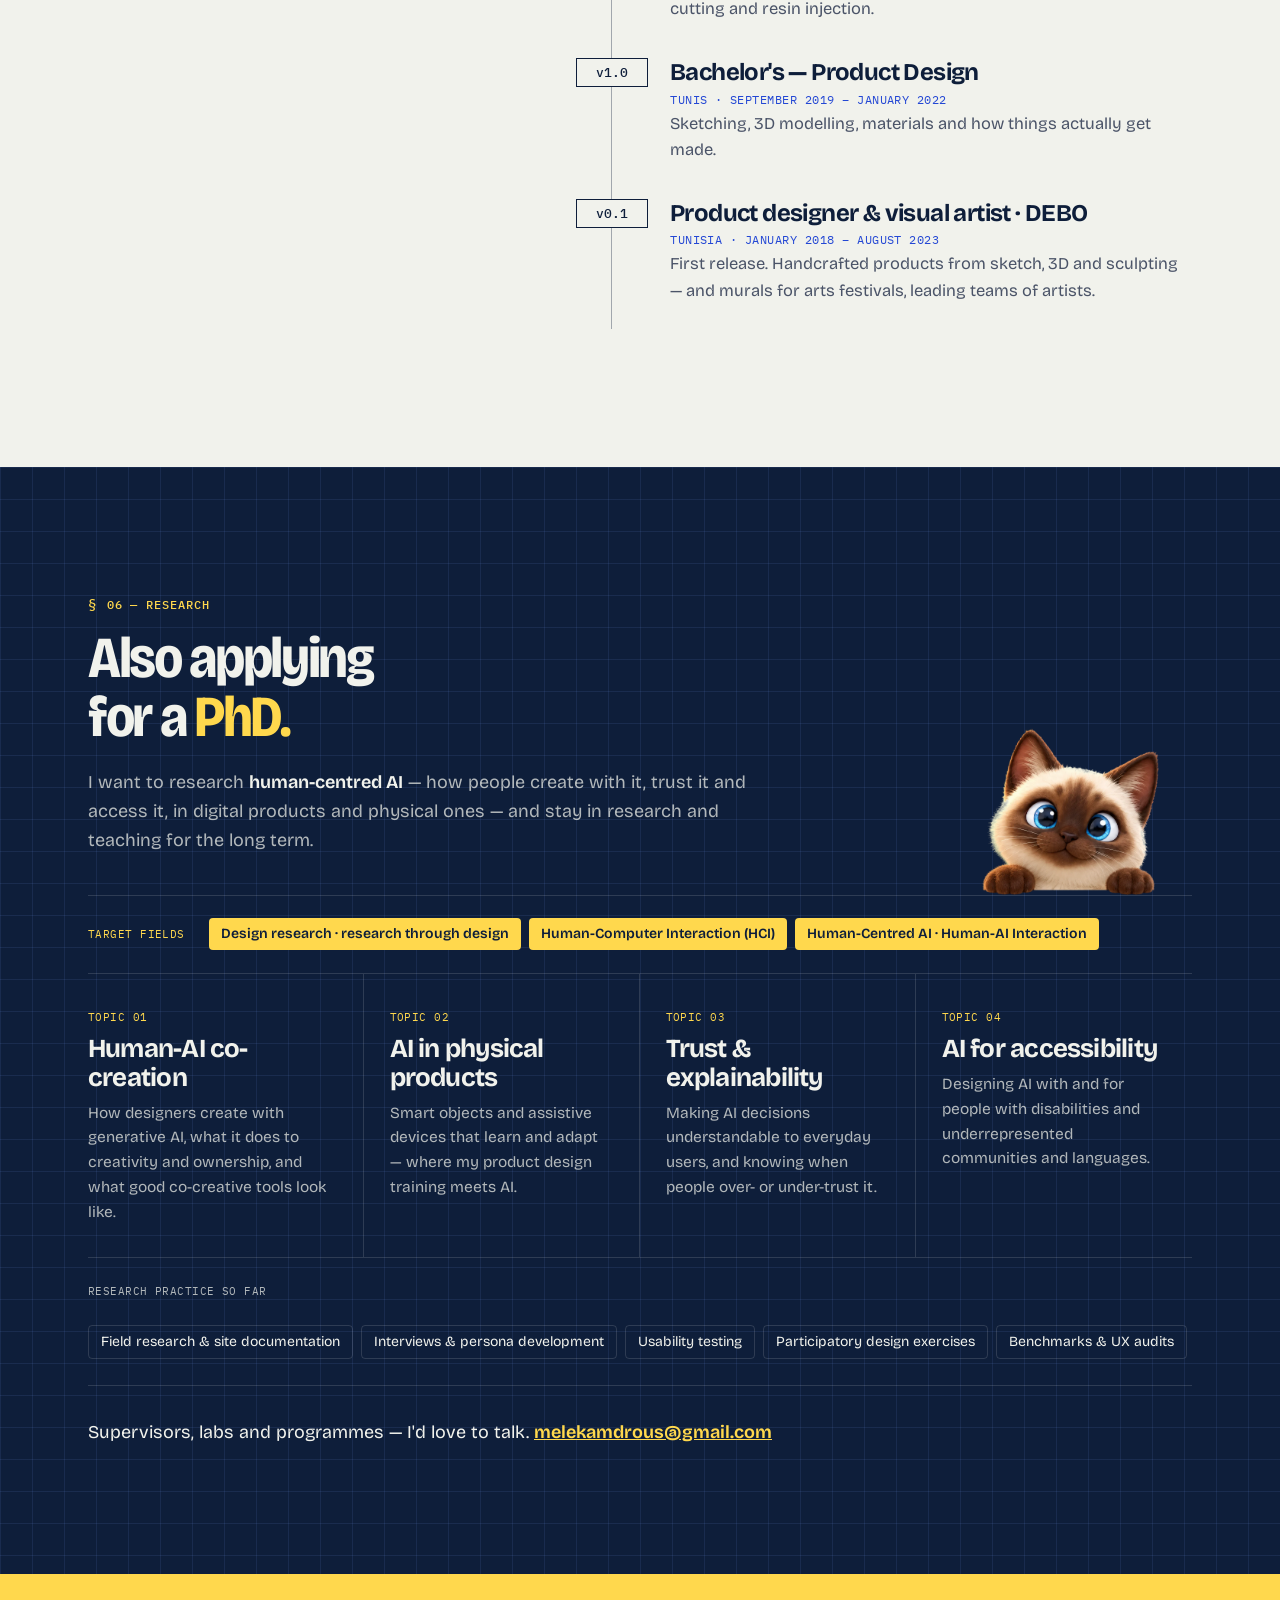
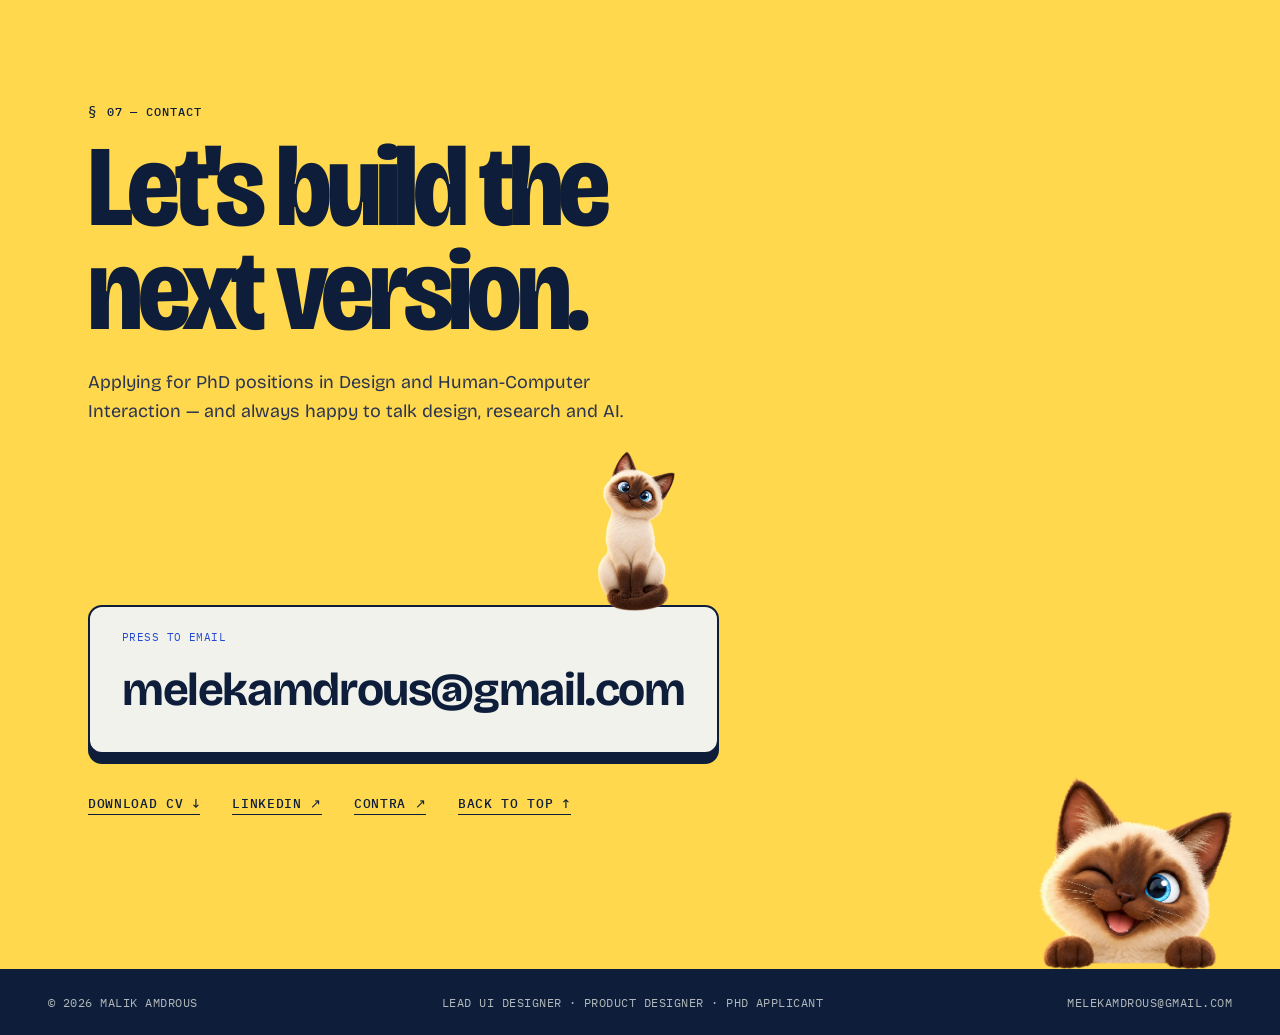
==== commit 2bb8e071: "MX Garage: rebuild audit, Eisenhower matrix and logo board as crisp, translated visuals Co-Authored-" ====
--- a/index.html
+++ b/index.html
@@ -125,7 +125,7 @@
           <div class="panel-txt"><span class="mono">Step 01 · BALIX</span><h3>Observe</h3><p>Before designing anything for Zaghouan National Park, I walked it and photographed every blank board and torn sign.</p></div>
         </li>
         <li class="panel">
-          <div class="panel-img contain"><img src="images/mx/research-audit.webp" alt="Grid of Facebook group posts selling used car parts" loading="lazy"></div>
+          <div class="panel-img phones3" style="background:#F1F2EC"><img src="images/mx/audit/fb-1.webp" alt="Facebook post asking for a used part with a phone number" loading="lazy" style="border:0"><img src="images/mx/audit/fb-4.webp" alt="Facebook listing of used parts" loading="lazy" style="border:0"><img src="images/mx/audit/fb-8.webp" alt="Facebook comments giving part prices" loading="lazy" style="border:0"></div>
           <div class="panel-txt"><span class="mono">Step 02 · MX Garage</span><h3>Audit</h3><p>Mapped how people really buy used parts in Tunisia: Facebook groups, free-text posts, prices only by phone.</p></div>
         </li>
         <li class="panel">
--- a/styles.css
+++ b/styles.css
@@ -244,6 +244,36 @@
 .sketch-grid figure { margin: 0; }
 .sketch-grid .full { grid-column: span 2; }
 
+/* ----- MX Garage: audit, matrix, logo ----- */
+.fb-row { display: grid; grid-template-columns: repeat(9, 1fr); gap: 10px; margin: 2rem 0 1.5rem; }
+.fb { margin: 0; position: relative; }
+.fb img { width: 100%; border: 0; border-radius: 0; image-rendering: auto; }
+.fb-tag { display: inline-grid; place-items: center; width: 26px; height: 26px; border-radius: 50%; font: 600 12px var(--font-mono); color: #fff; flex: none; }
+.fb .fb-tag { position: absolute; top: -8px; right: -6px; z-index: 2; box-shadow: 0 0 0 3px var(--white); }
+.tA { background: var(--cobalt-text); } .tB { background: #0B7E73; } .tC { background: #C2410C; }
+.fb-key { display: grid; grid-template-columns: repeat(3, 1fr); gap: 1.5rem; border-top: 1px solid var(--line-strong); padding-top: 1.4rem; }
+.fb-key div { display: flex; gap: 12px; align-items: flex-start; }
+.fb-key p { font-size: 15.5px; color: var(--muted); }
+.fb-key strong { color: var(--ink); }
+.matrix { display: grid; grid-template-columns: 120px 1fr 1fr; gap: 10px; margin-top: 1.5rem; max-width: 980px; }
+.mx-axis { font: 500 12px var(--font-mono); letter-spacing: .08em; text-transform: uppercase; color: var(--muted); padding: 4px 6px; }
+.mx-axis.side { writing-mode: vertical-rl; transform: rotate(180deg); align-self: center; justify-self: center; }
+.q { padding: 1.3rem 1.4rem; border: 1px solid var(--line-strong); background: var(--paper); min-height: 150px; }
+.q .mono { display: inline-block; font-size: 11px; padding: 3px 8px; border-radius: 4px; margin-bottom: .7rem; }
+.q ul { list-style: none; display: grid; gap: .5rem; }
+.q li { font-size: 15.5px; padding-left: 1rem; position: relative; }
+.q li::before { content: '—'; position: absolute; left: 0; color: var(--muted); }
+.q1 { background: var(--navy); color: var(--paper); border-color: var(--navy); }
+.q1 .mono { background: var(--butter); color: var(--navy); }
+.q1 li::before { color: var(--butter); }
+.q2 .mono { background: var(--accent-soft); color: var(--cobalt-text); }
+.q3 .mono, .q4 .mono { background: var(--paper-2); color: var(--muted); }
+.logo-board { display: grid; grid-template-columns: 1fr 1fr; border: 1px solid var(--line-light); }
+.lt { aspect-ratio: 16 / 10; display: grid; place-items: center; }
+.lt img { width: 42%; border: 0; border-radius: 0; }
+.l1, .l4 { background: #FFFFFF; } .l2, .l3 { background: #0A0A0A; }
+.lb-cap { grid-column: 1 / -1; padding: .7rem 1rem; color: var(--paper-dim); font-size: 11px; border-top: 1px solid var(--line-light); }
+
 /* ----- System map (case studies) ----- */
 .sysmap { margin-top: 2.5rem; display: grid; grid-template-columns: repeat(var(--sm-cols, 4), minmax(0, 1fr)); gap: 0; border: 1px solid var(--line-light); background: rgba(10,23,48,.5); }
 .sm-col { padding: 1.3rem 1.1rem 1.5rem; border-right: 1px dashed var(--line-light); position: relative; }
@@ -282,6 +312,8 @@
 }
 
 @media (max-width: 960px) {
+  .fb-row { grid-template-columns: repeat(5, 1fr); }
+  .fb-key { grid-template-columns: 1fr; }
   .cs-hero-grid, .split { grid-template-columns: 1fr; }
   .hero-phones { max-width: 460px; margin: 0 auto; }
   .compare, .bench, .compare-before { grid-template-columns: 1fr; }
@@ -292,6 +324,10 @@
   .sm-col::after { display: none; }
 }
 @media (max-width: 700px) {
+  .fb-row { grid-template-columns: repeat(3, 1fr); }
+  .matrix { grid-template-columns: 34px 1fr; }
+  .matrix > div:nth-child(1), .matrix > .mx-axis:not(.side) { display: none; }
+  .matrix .q2, .matrix .q4 { grid-column: 2; }
   .nav-links a:not(.btn-pill) { display: none; }
   .logo small { display: none; }
   .meta { grid-template-columns: repeat(2, 1fr); }
